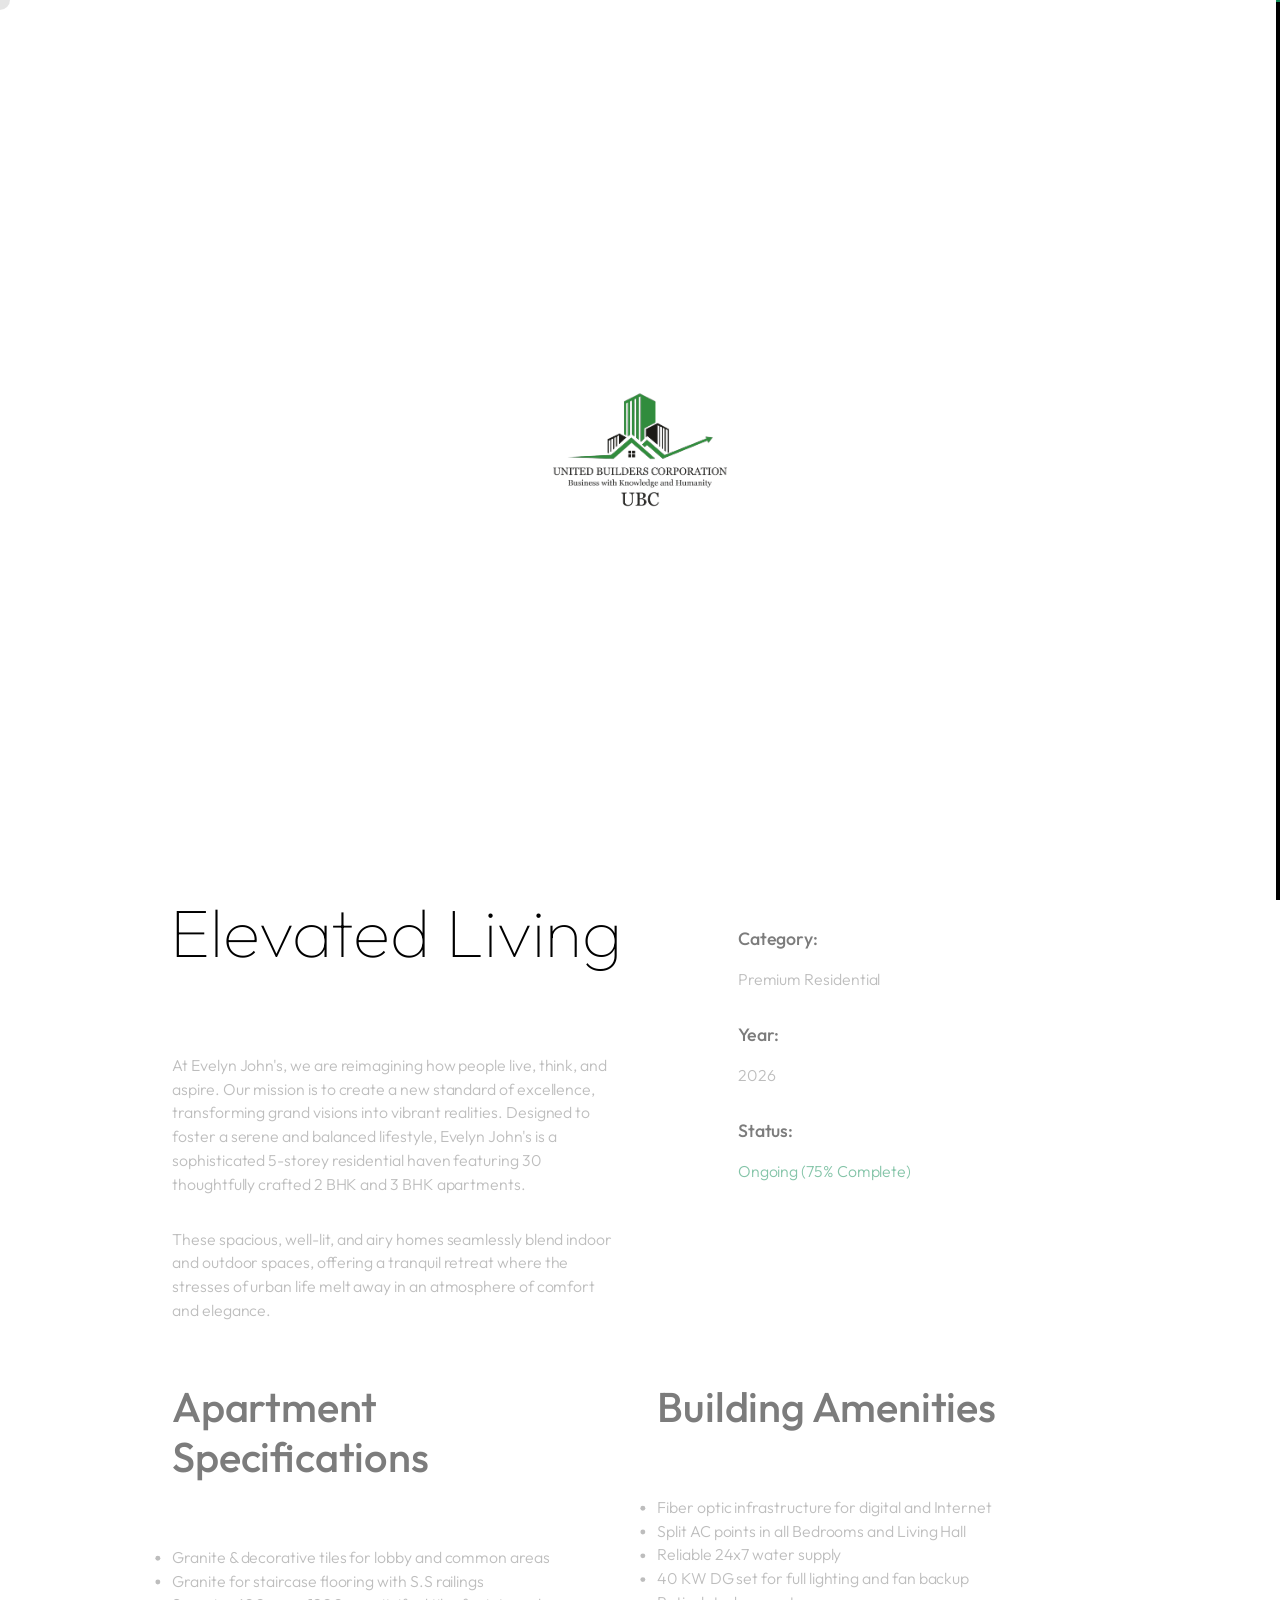
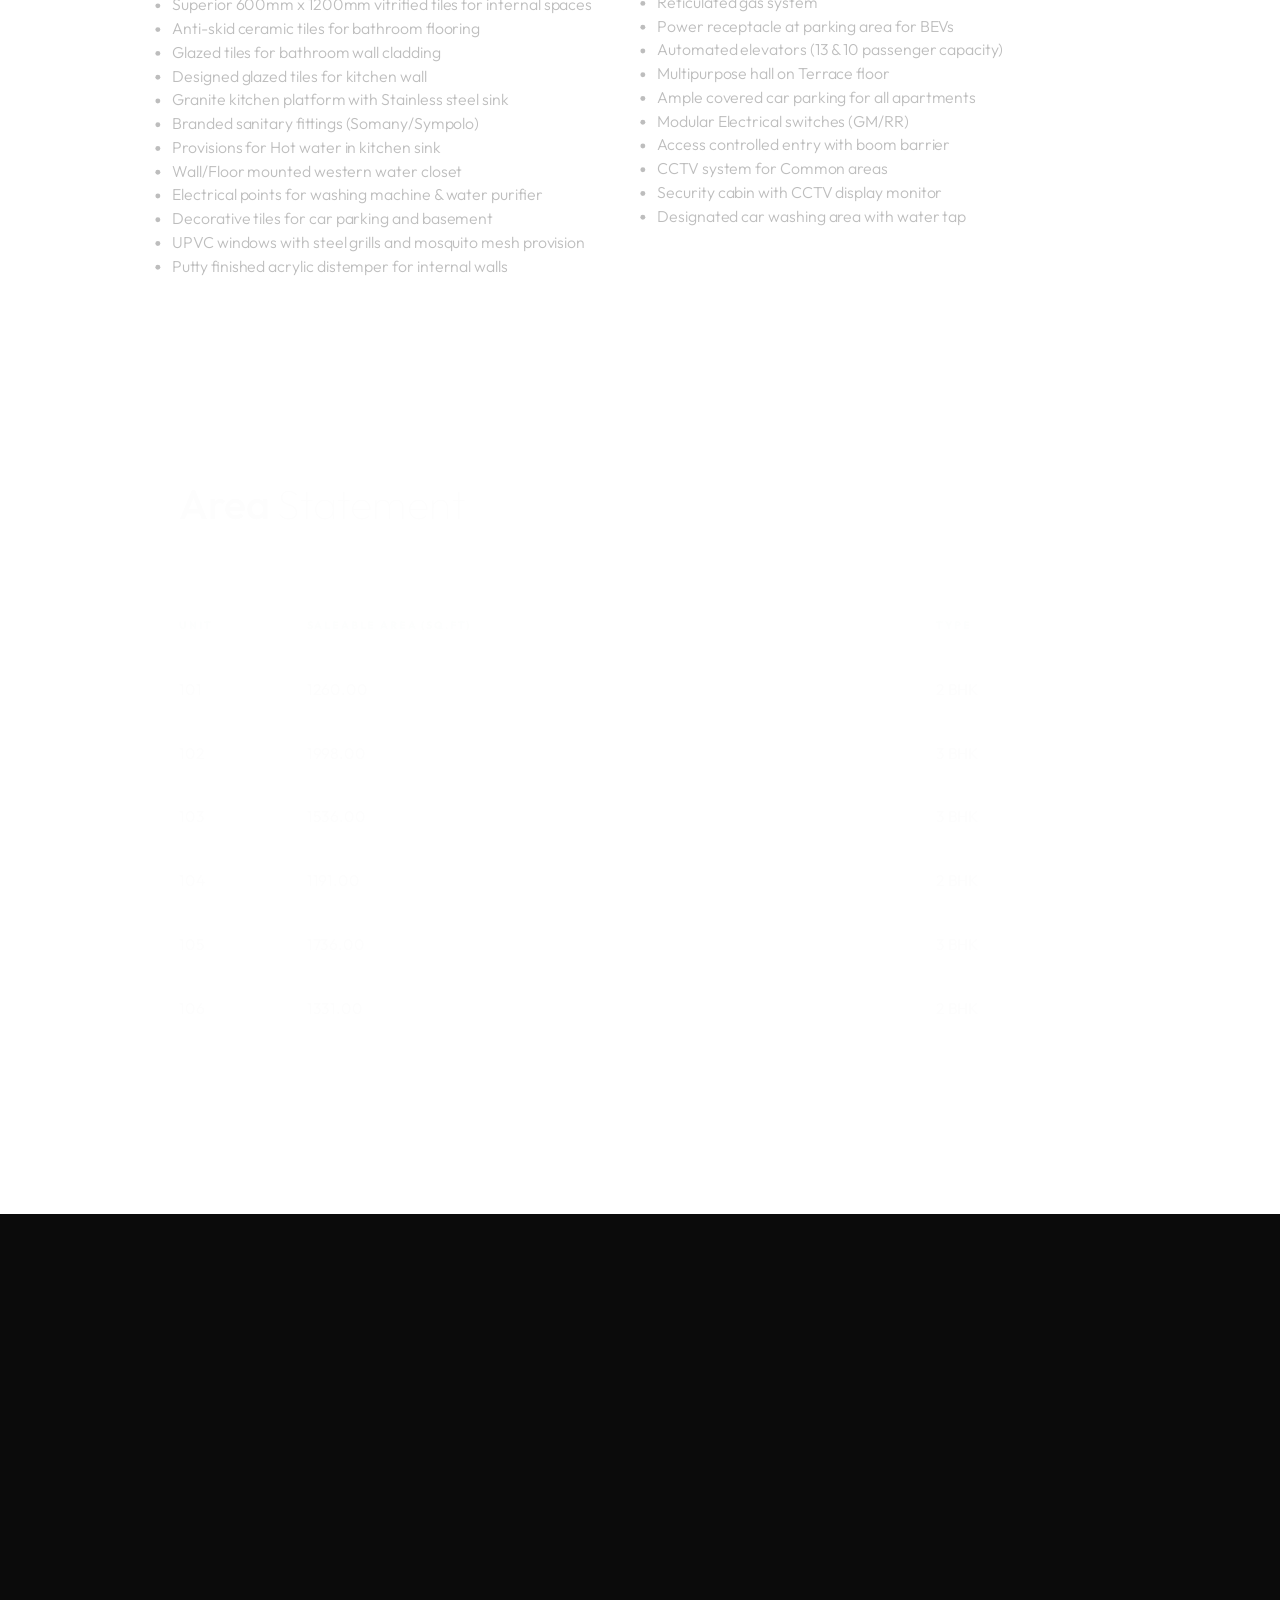
==== evelyn-johns.html @ 9cb454cb "updates" ====
<!DOCTYPE html>
<html lang="zxx">

<head>

    <meta charset="UTF-8">
    <meta name="viewport" content="width=device-width, initial-scale=1.0">
    <meta http-equiv="X-UA-Compatible" content="ie=edge">

    <!-- bootstrap grid css -->
    <link rel="stylesheet" href="css/plugins/bootstrap-grid.css">
    <!-- font awesome css -->
    <link rel="stylesheet" href="css/plugins/font-awesome.min.css">
    <!-- swiper css -->
    <link rel="stylesheet" href="css/plugins/swiper.min.css">
    <!-- fancybox css -->
    <link rel="stylesheet" href="css/plugins/fancybox.min.css">
    <!-- ashley scss -->
    <link rel="stylesheet" href="css/style.css">
    <!-- custom builder css -->
    <link rel="stylesheet" href="css/custom.css">
    <!-- page name -->
    <title>Evelyn John's | UBC Builder</title>

</head>

<body>

    <!-- wrapper -->
    <div class="mil-wrapper" id="top">

        <!-- cursor -->
        <div class="mil-ball">
            <span class="mil-icon-1">
                <svg viewBox="0 0 128 128">
                    <path
                        d="M106.1,41.9c-1.2-1.2-3.1-1.2-4.2,0c-1.2,1.2-1.2,3.1,0,4.2L116.8,61H11.2l14.9-14.9c1.2-1.2,1.2-3.1,0-4.2	c-1.2-1.2-3.1-1.2-4.2,0l-20,20c-1.2,1.2-1.2,3.1,0,4.2l20,20c0.6,0.6,1.4,0.9,2.1,0.9s1.5-0.3,2.1-0.9c1.2-1.2,1.2-3.1,0-4.2	L11.2,67h105.5l-14.9,14.9c-1.2,1.2-1.2,3.1,0,4.2c0.6,0.6,1.4,0.9,2.1,0.9s1.5-0.3,2.1-0.9l20-20c1.2-1.2,1.2-3.1,0-4.2L106.1,41.9	z" />
                </svg>
            </span>
            <div class="mil-more-text">More</div>
            <div class="mil-choose-text">Сhoose</div>
        </div>
        <!-- cursor end -->

        <!-- preloader -->
        <div class="mil-preloader">
            <div class="mil-preloader-animation">
                <div class="ubc-preloader-logo">
                    <img src="assets/ubc_logo.svg" alt="UBC Logo" style="width: 200px; height: auto;">
                </div>
            </div>
        </div>
        <!-- preloader end -->

        <!-- scrollbar progress -->
        <div class="mil-progress-track">
            <div class="mil-progress"></div>
        </div>
        <!-- scrollbar progress end -->

        <!-- menu -->
        <div class="mil-menu-frame">
            <!-- frame clone -->
            <div class="mil-frame-top">
                <a href="index.html" class="mil-logo"><img src="assets/logo.png" alt="UBC Logo" style="height: 40px; width: auto;"></a>
                <div class="mil-menu-btn">
                    <span></span>
                </div>
            </div>
            <!-- frame clone end -->
            <div class="container">
                <div class="mil-menu-content">
                    <div class="row">
                        <div class="col-xl-5">

                            <nav class="mil-main-menu" id="swupMenu">
                                <ul>
                                    <li class="mil-has-children">
                                        <a href="index.html">Home</a>
                                    </li>
                                    <li class="mil-has-children">
                                        <a href="index.html#about">The Studio</a>
                                    </li>
                                    <li class="mil-has-children">
                                        <a href="index.html#ongoing">Ongoing Works</a>
                                    </li>
                                    <li class="mil-has-children">
                                        <a href="index.html#portfolio">Completed Portfolio</a>
                                    </li>
                                    <li class="mil-has-children">
                                        <a href="index.html#contact">Get in Touch</a>
                                    </li>
                                </ul>
                            </nav>

                        </div>
                        <div class="col-xl-7">

                            <div class="mil-menu-right-frame">
                                <div class="mil-animation-in">
                                    <div class="mil-animation-frame">
                                        <div class="mil-animation mil-position-1 mil-scale" data-value-1="2"
                                            data-value-2="2"></div>
                                    </div>
                                </div>
                                <div class="mil-menu-right">
                                    <div class="row">
                                        <div class="col-lg-12 mil-mb-60">

                                            <h6 class="mil-muted mil-mb-30">Registered Office</h6>

                                            <p class="mil-light-soft mil-up">3rd floor, Solapur - Mangalore Hwy,
                                                Kankanady, Mangalore <br><span class="mil-accent">0824 411 2755</span>
                                            </p>

                                        </div>
                                    </div>
                                </div>
                            </div>

                        </div>
                    </div>
                </div>
            </div>
        </div>
        <!-- menu -->

        <!-- curtain -->
        <div class="mil-curtain"></div>
        <!-- curtain end -->

        <!-- frame -->
        <div class="mil-frame">
            <div class="mil-frame-top">
                <a href="index.html" class="mil-logo"><img src="assets/logo.png" alt="UBC Logo" style="height: 40px; width: auto;"></a>
                <div class="mil-menu-btn">
                    <span></span>
                </div>
            </div>
            <div class="mil-frame-bottom">
                <div class="mil-current-page"></div>
                <div class="mil-back-to-top">
                    <a href="#top" class="mil-link mil-dark mil-arrow-place">
                        <span>Back to top</span>
                    </a>
                </div>
            </div>
        </div>
        <!-- frame end -->

        <!-- content -->
        <div class="mil-content">
            <div id="swupMain" class="mil-main-transition">

                <!-- banner -->
                <section class="mil-banner-sm mil-center">
                    <div class="mil-banner-top"></div>
                    <div class="container">
                        <div class="mil-banner-content">
                            <h1 class="mil-up mil-mb-60">Evelyn <span class="mil-thin">John's</span></h1>
                            <ul class="mil-breadcrumbs mil-up">
                                <li><a href="index.html">Home</a></li>
                                <li><a href="index.html#ongoing">Ongoing</a></li>
                                <li><a href="#">Evelyn John's</a></li>
                            </ul>
                        </div>
                    </div>
                </section>
                <!-- banner end -->

                <!-- project -->
                <section class="mil-p-120-0">
                    <div class="container">
                        <div class="row justify-content-between">
                            <div class="col-lg-12">
                                <div class="mil-up mil-mb-60">
                                    <div class="mil-img-frame" style="padding-bottom: 50%;">
                                        <img src="assets/evelyn_4k.jpeg" alt="Evelyn John's">
                                    </div>
                                </div>
                            </div>
                            <div class="col-lg-6">
                                <div class="mil-mb-60">
                                    <h2 class="mil-up mil-mb-60">A Vision of <span class="mil-thin">Elevated Living</span></h2>
                                    <p class="mil-up mil-mb-30">At Evelyn John's, we are reimagining how people live, think, and aspire. Our mission is to create a new standard of excellence, transforming grand visions into vibrant realities. Designed to foster a serene and balanced lifestyle, Evelyn John's is a sophisticated 5-storey residential haven featuring 30 thoughtfully crafted 2 BHK and 3 BHK apartments.</p>
                                    <p class="mil-up">These spacious, well-lit, and airy homes seamlessly blend indoor and outdoor spaces, offering a tranquil retreat where the stresses of urban life melt away in an atmosphere of comfort and elegance.</p>
                                </div>
                            </div>
                            <div class="col-lg-5">
                                <div class="mil-p-0-60">
                                    <div class="mil-up mil-mb-30">
                                        <h6 class="mil-mb-15">Location:</h6>
                                        <p class="mil-dark-soft">Bejai New Road, Mangalore</p>
                                    </div>
                                    <div class="mil-up mil-mb-30">
                                        <h6 class="mil-mb-15">Category:</h6>
                                        <p class="mil-dark-soft">Premium Residential</p>
                                    </div>
                                    <div class="mil-up mil-mb-30">
                                        <h6 class="mil-mb-15">Year:</h6>
                                        <p class="mil-dark-soft">2026</p>
                                    </div>
                                    <div class="mil-up mil-mb-30">
                                        <h6 class="mil-mb-15">Status:</h6>
                                        <p class="mil-accent">Ongoing (75% Complete)</p>
                                    </div>
                                </div>
                            </div>
                        </div>
                    </div>
                </section>
                <!-- project end -->

                <!-- specifications & amenities -->
                <section class="mil-p-0-120">
                    <div class="container">
                        <div class="row">
                            <div class="col-lg-6">
                                <div class="mil-mb-60">
                                    <h3 class="mil-up mil-mb-60">Apartment Specifications</h3>
                                    <ul class="mil-list mil-up">
                                        <li>Granite & decorative tiles for lobby and common areas</li>
                                        <li>Granite for staircase flooring with S.S railings</li>
                                        <li>Superior 600mm x 1200mm vitrified tiles for internal spaces</li>
                                        <li>Anti-skid ceramic tiles for bathroom flooring</li>
                                        <li>Glazed tiles for bathroom wall cladding</li>
                                        <li>Designed glazed tiles for kitchen wall</li>
                                        <li>Granite kitchen platform with Stainless steel sink</li>
                                        <li>Branded sanitary fittings (Somany/Sympolo)</li>
                                        <li>Provisions for Hot water in kitchen sink</li>
                                        <li>Wall/Floor mounted western water closet</li>
                                        <li>Electrical points for washing machine & water purifier</li>
                                        <li>Decorative tiles for car parking and basement</li>
                                        <li>UPVC windows with steel grills and mosquito mesh provision</li>
                                        <li>Putty finished acrylic distemper for internal walls</li>
                                    </ul>
                                </div>
                            </div>
                            <div class="col-lg-6">
                                <div class="mil-mb-60">
                                    <h3 class="mil-up mil-mb-60">Building Amenities</h3>
                                    <ul class="mil-list mil-up">
                                        <li>Fiber optic infrastructure for digital and Internet</li>
                                        <li>Split AC points in all Bedrooms and Living Hall</li>
                                        <li>Reliable 24x7 water supply</li>
                                        <li>40 KW DG set for full lighting and fan backup</li>
                                        <li>Reticulated gas system</li>
                                        <li>Power receptacle at parking area for BEVs</li>
                                        <li>Automated elevators (13 & 10 passenger capacity)</li>
                                        <li>Multipurpose hall on Terrace floor</li>
                                        <li>Ample covered car parking for all apartments</li>
                                        <li>Modular Electrical switches (GM/RR)</li>
                                        <li>Access controlled entry with boom barrier</li>
                                        <li>CCTV system for Common areas</li>
                                        <li>Security cabin with CCTV display monitor</li>
                                        <li>Designated car washing area with water tap</li>
                                    </ul>
                                </div>
                            </div>
                        </div>
                    </div>
                </section>
                <!-- specifications & amenities end -->

                <!-- area statement -->
                <section class="mil-p-0-120">
                    <div class="container">
                        <div class="mil-mb-60">
                            <h3 class="mil-up mil-mb-60">Area <span class="mil-thin">Statement</span></h3>
                            <div class="row">
                                <div class="col-lg-12">
                                    <div class="mil-up">
                                        <table class="mil-table mil-mb-30">
                                            <thead>
                                                <tr>
                                                    <th>Unit</th>
                                                    <th>Saleable Area (sq.ft)</th>
                                                    <th>Type</th>
                                                </tr>
                                            </thead>
                                            <tbody>
                                                <tr><td>101</td><td>1260.00</td><td>2 BHK</td></tr>
                                                <tr><td>102</td><td>1998.00</td><td>3 BHK</td></tr>
                                                <tr><td>103</td><td>1536.00</td><td>3 BHK</td></tr>
                                                <tr><td>104</td><td>1191.00</td><td>2 BHK</td></tr>
                                                <tr><td>105</td><td>1736.00</td><td>3 BHK</td></tr>
                                                <tr><td>106</td><td>1331.00</td><td>2 BHK</td></tr>
                                            </tbody>
                                        </table>
                                    </div>
                                </div>
                            </div>
                        </div>
                    </div>
                </section>
                <!-- area statement end -->

                <!-- footer -->
                <footer class="mil-dark-bg" id="contact">
                    <div class="mi-invert-fix">
                        <div class="container mil-p-120-60">
                            <div class="row justify-content-between">
                                <div class="col-md-4 col-lg-4 mil-mb-60">

                                    <div class="mil-muted mil-logo mil-up mil-mb-30"><img src="assets/logo.png" alt="UBC Logo" style="height: 80px; width: auto;"></div>

                                    <p class="mil-light-soft mil-up mil-mb-30">Stay updated with our latest
                                        architectural developments.</p>

                                    <form class="mil-subscribe-form mil-up">
                                        <input type="text" placeholder="Your Email Address">
                                        <button type="submit"
                                            class="mil-button mil-icon-button-sm mil-arrow-place"></button>
                                    </form>

                                </div>
                                <div class="col-md-7 col-lg-6">
                                    <div class="row justify-content-end">
                                        <div class="col-md-6 col-lg-7">

                                            <nav class="mil-footer-menu mil-mb-60">
                                                <ul>
                                                    <li class="mil-up">
                                                        <a href="index.html">Home</a>
                                                    </li>
                                                    <li class="mil-up">
                                                        <a href="index.html#about">Studio</a>
                                                    </li>
                                                    <li class="mil-up">
                                                        <a href="index.html#ongoing">Ongoing</a>
                                                    </li>
                                                    <li class="mil-up">
                                                        <a href="index.html#portfolio">Works</a>
                                                    </li>
                                                </ul>
                                            </nav>

                                        </div>
                                        <div class="col-md-6 col-lg-5">

                                            <ul class="mil-menu-list mil-up mil-mb-60">
                                                <li><a href="#." class="mil-light-soft">Structural Safety</a></li>
                                                <li><a href="#." class="mil-light-soft">Privacy Policy</a></li>
                                                <li><a href="#." class="mil-light-soft">Terms of Use</a></li>
                                                <li><a href="#." class="mil-light-soft">Contact Info</a></li>
                                            </ul>

                                        </div>
                                    </div>
                                </div>
                            </div>

                            <div class="row justify-content-between flex-sm-row-reverse">
                                <div class="col-md-7 col-lg-6">

                                    <div class="row justify-content-between">

                                        <div class="col-md-12 col-lg-12 mil-mb-60">

                                            <h6 class="mil-muted mil-up mil-mb-30">Registered Office</h6>

                                            <p class="mil-light-soft mil-up">3rd floor, Solapur - Mangalore Hwy,
                                                Kankanady, Mangalore, Karnataka 575004 <br><span
                                                    class="mil-accent">info@ubcbuilder.com</span></p>

                                        </div>
                                    </div>

                                </div>
                                <div class="col-md-4 col-lg-6 mil-mb-60">

                                    <div class="mil-vert-between">
                                        <div class="mil-mb-30">
                                            <ul class="mil-social-icons mil-up">
                                                <li><a href="#." target="_blank" class="social-icon"> <i
                                                            class="fab fa-instagram"></i></a></li>
                                                <li><a href="#." target="_blank" class="social-icon"> <i
                                                            class="fab fa-facebook"></i></a></li>
                                                <li><a href="#." target="_blank" class="social-icon"> <i
                                                            class="fab fa-linkedin"></i></a></li>
                                                <li><a href="#." target="_blank" class="social-icon"> <i
                                                            class="fab fa-whatsapp"></i></a></li>
                                            </ul>
                                        </div>
                                        <p class="mil-light-soft mil-up">© 2026 UBC Builder. Mangalore's Premier
                                            Builders.</p>
                                    </div>

                                </div>
                            </div>
                        </div>
                    </div>
                </footer>
                <!-- footer end -->

            </div>
        </div>
        <!-- content -->

    </div>
    <!-- wrapper end -->

    <!-- jquery js -->
    <script src="js/plugins/jquery.min.js"></script>
    <!-- swup js -->
    <script src="js/plugins/swup.min.js"></script>
    <!-- swiper js -->
    <script src="js/plugins/swiper.min.js"></script>
    <!-- fancybox js -->
    <script src="js/plugins/fancybox.min.js"></script>
    <!-- gsap js -->
    <script src="js/plugins/gsap.min.js"></script>
    <!-- scroll smoother -->
    <script src="js/plugins/smooth-scroll.js"></script>
    <!-- scroll trigger js -->
    <script src="js/plugins/ScrollTrigger.min.js"></script>
    <!-- scroll to js -->
    <script src="js/plugins/ScrollTo.min.js"></script>
    <!-- ashley js -->
    <script src="js/main.js"></script>

</body>

</html>
---- css/style.css ----
/* -------------------------------------------

Name: 		Ruizarch
Version:    1.0
Developer:	Nazar Miller (millerDigitalDesign)
Portfolio:  https://themeforest.net/user/millerdigitaldesign/portfolio?ref=MillerDigitalDesign

p.s. I am available for Freelance hire (UI design, web development). email: miller.themes@gmail.com

------------------------------------------- */
/*--------------------------------------------

1. common
    - main
    - typography
    - link
    - button
    - form
    - breadcrumbs
    - backgrounds
    - spaces
2. components
    - preloader
    - cursor
    - hidden elements
    - scrollbar
    - frame
    - menu button
    - menu 
    - banner
    - circle text
    - lines
    - dodecahedron
    - about
    - partners
    - services
    - team
    - social icons
    - revievs
    - blog
    - footer
    - portfolio
    - map
    - accordion
    - price
    - 404
    - images
    - page transitions


--------------------------------------------*/
@import url("https://fonts.googleapis.com/css2?family=Outfit:wght@100;200;300;400;500;600;700;800;900&display=swap");
@import url(https://cdnjs.cloudflare.com/ajax/libs/font-awesome/5.15.0/css/all.min.css);
/* -------------------------------------------

main

------------------------------------------- */
*,
*:before,
*:after {
  -webkit-box-sizing: border-box;
          box-sizing: border-box;
  padding: 0;
  margin: 0;
}

html,
body {
  padding: 0;
  margin: 0;
  font-family: "Outfit", sans-serif;
  font-size: 16px;
  font-weight: 300;
  color: rgba(0, 0, 0, 0.5);
  line-height: 150%;
  -ms-scroll-chaining: none;
      overscroll-behavior: none;
}
@media screen and (max-width: 768px) {
  html,
body {
    font-size: 15px;
  }
}

*::-moz-selection {
  color: inherit;
  background-color: transparent;
}

*::selection {
  color: inherit;
  background-color: transparent;
}

.mil-wrapper {
  position: relative;
  overflow: hidden;
  max-width: 100%;
}

.container {
  pointer-events: all;
}

.mil-relative {
  position: relative;
}

.mil-o-hidden {
  overflow: hidden;
}

.mil-flex {
  display: -webkit-box;
  display: -ms-flexbox;
  display: flex;
}

.mil-vert-between {
  display: -webkit-box;
  display: -ms-flexbox;
  display: flex;
  -webkit-box-orient: vertical;
  -webkit-box-direction: normal;
      -ms-flex-direction: column;
          flex-direction: column;
  -webkit-box-pack: justify;
      -ms-flex-pack: justify;
          justify-content: space-between;
  height: 100%;
}

@media screen and (max-width: 992px) {
  .mil-mobile-hidden {
    display: none;
  }
}

section {
  position: relative;
  overflow: hidden;
}

/* -------------------------------------------

typography

------------------------------------------- */
h1,
.mil-h1,
h2,
.mil-h12,
h3,
.mil-h3,
h4,
.mil-h4,
h5,
.mil-h5,
h6,
.mil-h6 {
  font-family: "Outfit", sans-serif;
  color: rgb(0, 0, 0);
  font-weight: 500;
  line-height: 120%;
}
@media screen and (max-width: 768px) {
  h1 br,
.mil-h1 br,
h2 br,
.mil-h12 br,
h3 br,
.mil-h3 br,
h4 br,
.mil-h4 br,
h5 br,
.mil-h5 br,
h6 br,
.mil-h6 br {
    display: none;
  }
}

h1,
.mil-h1 {
  font-size: 86px;
}
@media screen and (max-width: 1400px) {
  h1,
.mil-h1 {
    font-size: 74px;
  }
}
@media screen and (max-width: 1200px) {
  h1,
.mil-h1 {
    font-size: 72px;
  }
}
@media screen and (max-width: 992px) {
  h1,
.mil-h1 {
    font-size: 58px;
  }
}
@media screen and (max-width: 768px) {
  h1,
.mil-h1 {
    font-size: 34px;
  }
}

h2,
.mil-h2 {
  font-size: 68px;
  line-height: 120%;
}
@media screen and (max-width: 1200px) {
  h2,
.mil-h2 {
    font-size: 56px;
  }
}
@media screen and (max-width: 992px) {
  h2,
.mil-h2 {
    font-size: 44px;
  }
}
@media screen and (max-width: 768px) {
  h2,
.mil-h2 {
    font-size: 36px;
  }
}

h3,
.mil-h3 {
  font-size: 42px;
}
@media screen and (max-width: 1200px) {
  h3,
.mil-h3 {
    font-size: 39px;
  }
}
@media screen and (max-width: 992px) {
  h3,
.mil-h3 {
    font-size: 36px;
  }
}
@media screen and (max-width: 768px) {
  h3,
.mil-h3 {
    font-size: 30px;
  }
}

h4,
.mil-h4 {
  font-size: 28px;
}
@media screen and (max-width: 1200px) {
  h4,
.mil-h4 {
    font-size: 26px;
  }
}
@media screen and (max-width: 992px) {
  h4,
.mil-h4 {
    font-size: 24px;
  }
}
@media screen and (max-width: 768px) {
  h4,
.mil-h4 {
    font-size: 22px;
  }
}

h5,
.mil-h5 {
  font-size: 20px;
  line-height: 150%;
}
@media screen and (max-width: 768px) {
  h5,
.mil-h5 {
    font-size: 18px;
  }
}

h6,
.mil-h6 {
  font-size: 18px;
  line-height: 150%;
}
@media screen and (max-width: 1200px) {
  h6,
.mil-h6 {
    font-size: 17px;
  }
}
@media screen and (max-width: 992px) {
  h6,
.mil-h6 {
    font-size: 16px;
  }
}
@media screen and (max-width: 768px) {
  h6,
.mil-h6 {
    font-size: 21px;
  }
}

.mil-no-wrap {
  white-space: nowrap;
}

blockquote {
  padding: 60px;
  background-color: rgba(0, 0, 0, 0.05);
  font-size: 18px;
  color: rgb(0, 0, 0);
  font-style: italic;
  border-left: solid 4px rgb(17, 141, 87);
}
@media screen and (max-width: 768px) {
  blockquote {
    padding: 30px;
    font-size: 16px;
  }
}

.mil-text-sm {
  font-size: 15px;
}

.mil-text-lg {
  font-size: 18px;
  line-height: 170%;
}

.mil-text-xl {
  font-size: 22px;
  line-height: 180%;
}
@media screen and (max-width: 768px) {
  .mil-text-xl {
    font-size: 20px;
  }
}

.mil-upper {
  text-transform: uppercase;
  font-size: 12px;
  font-weight: 500;
  letter-spacing: 2px;
}

.mil-bold {
  font-weight: 500;
}

.mil-thin {
  font-weight: 100;
}

a {
  color: inherit;
  text-decoration: none;
}

.mil-complex-title {
  line-height: normal;
}

.mil-accent {
  color: rgb(17, 141, 87);
}

.mil-light {
  color: rgb(255, 255, 255) !important;
}
.mil-light a {
  color: rgb(255, 255, 255) !important;
}

.mil-muted {
  color: rgba(255, 255, 255, 0.9);
}

.mil-dark {
  color: rgb(0, 0, 0);
}

.mil-light-soft {
  color: rgba(255, 255, 255, 0.4);
}

.mil-dark-soft {
  color: rgba(0, 0, 0, 0.5);
}

.mil-marker {
  background-color: rgb(17, 141, 87);
  padding: 0 5px;
}

.mil-center {
  text-align: center;
}

.mil-left {
  text-align: left;
}

.mil-right {
  text-align: right;
}

@media screen and (max-width: 576px) {
  .mil-sm-center {
    text-align: center;
  }
}

.mil-suptitle {
  position: relative;
  display: block;
  margin-bottom: 60px;
}
.mil-suptitle:before {
  content: "";
  position: absolute;
  right: calc(100% + 30px);
  top: 10px;
  width: 600px;
  height: 1px;
  background-color: rgb(255, 255, 255);
  opacity: 0.2;
}
.mil-suptitle.mil-suptitle-right {
  text-align: right;
}
.mil-suptitle.mil-suptitle-right:before {
  left: calc(100% + 30px);
}
@media screen and (max-width: 768px) {
  .mil-suptitle.mil-suptitle-right {
    text-align: center;
  }
  .mil-suptitle.mil-suptitle-right:before {
    display: none;
  }
}
.mil-suptitle.mil-suptitle-dark:before {
  background-color: rgb(0, 0, 0);
  opacity: 0.1;
}
@media screen and (max-width: 768px) {
  .mil-suptitle {
    margin-bottom: 60px;
  }
}

.mil-divider {
  width: 100%;
  height: 1px;
  background-color: rgba(255, 255, 255, 0.1);
}

.mil-img-frame {
  position: relative;
  overflow: hidden;
  width: 100%;
  padding-bottom: 140%;
}
.mil-img-frame img {
  position: absolute;
  top: 0;
  left: 0;
  width: 100%;
  height: 100%;
  -o-object-fit: cover;
     object-fit: cover;
  -o-object-position: center;
     object-position: center;
}

/* -------------------------------------------

link

------------------------------------------- */
.mil-link {
  cursor: pointer;
  display: -webkit-inline-box;
  display: -ms-inline-flexbox;
  display: inline-flex;
  -webkit-box-align: center;
      -ms-flex-align: center;
          align-items: center;
  font-weight: 500;
  text-transform: uppercase;
  letter-spacing: 2px;
  font-size: 12px;
}
.mil-link svg {
  margin-left: 15px;
  border-radius: 50%;
  width: 40px;
  height: 40px;
  padding: 10px;
  background-color: rgba(255, 255, 255, 0.1);
  -webkit-transition: 0.4s cubic-bezier(0, 0, 0.3642, 1);
  transition: 0.4s cubic-bezier(0, 0, 0.3642, 1);
}
.mil-link svg path {
  fill: rgb(255, 255, 255);
}
.mil-link.mil-accent svg {
  background-color: rgba(255, 255, 255, 0.1);
  -webkit-transition: 0.4s cubic-bezier(0, 0, 0.3642, 1);
  transition: 0.4s cubic-bezier(0, 0, 0.3642, 1);
}
.mil-link.mil-accent svg path {
  fill: rgb(17, 141, 87);
}
.mil-link.mil-dark svg {
  background-color: rgba(0, 0, 0, 0.1);
  -webkit-transition: 0.4s cubic-bezier(0, 0, 0.3642, 1);
  transition: 0.4s cubic-bezier(0, 0, 0.3642, 1);
}
.mil-link.mil-dark svg path {
  fill: rgb(0, 0, 0);
}
.mil-link:hover svg {
  -webkit-transform: scale(1.15);
          transform: scale(1.15);
}
.mil-link.mil-down-arrow svg {
  -webkit-transform: rotate(90deg);
          transform: rotate(90deg);
}
.mil-link.mil-down-arrow:hover svg {
  -webkit-transform: scale(1.15) rotate(90deg);
          transform: scale(1.15) rotate(90deg);
}
.mil-link.mil-icon-left {
  display: -webkit-box;
  display: -ms-flexbox;
  display: flex;
  -webkit-box-orient: horizontal;
  -webkit-box-direction: reverse;
      -ms-flex-direction: row-reverse;
          flex-direction: row-reverse;
}
.mil-link.mil-icon-left svg {
  margin-left: 0;
  margin-right: 15px;
  -webkit-transform: rotate(180deg);
          transform: rotate(180deg);
}
.mil-link.mil-icon-left:hover svg {
  -webkit-transform: scale(1.15) rotate(180deg);
          transform: scale(1.15) rotate(180deg);
}

/* -------------------------------------------

button

------------------------------------------- */
.mil-button {
  cursor: pointer;
  display: -webkit-inline-box;
  display: -ms-inline-flexbox;
  display: inline-flex;
  -webkit-box-align: center;
      -ms-flex-align: center;
          align-items: center;
  -webkit-box-pack: center;
      -ms-flex-pack: center;
          justify-content: center;
  border: none;
  letter-spacing: 2px;
  font-size: 12px;
  background-color: rgb(17, 141, 87);
  color: rgb(0, 0, 0);
  border-radius: 70px;
  padding: 0 15px 0 50px;
  height: 70px;
  text-transform: uppercase;
  font-weight: 500;
  -webkit-transition: 0.4s cubic-bezier(0, 0, 0.3642, 1);
  transition: 0.4s cubic-bezier(0, 0, 0.3642, 1);
}
.mil-button span {
  white-space: nowrap;
}
.mil-button svg {
  margin-left: 30px;
  border-radius: 50%;
  width: 40px;
  height: 40px;
  padding: 10px;
  background-color: rgb(0, 0, 0);
  -webkit-transition: 0.4s cubic-bezier(0, 0, 0.3642, 1);
  transition: 0.4s cubic-bezier(0, 0, 0.3642, 1);
}
.mil-button svg path {
  fill: rgb(17, 141, 87);
}
.mil-button.mil-icon-button {
  padding: 15px;
}
.mil-button.mil-icon-button svg {
  margin-left: 0;
}
.mil-button.mil-icon-button-sm {
  padding: 0;
  height: 40px;
}
.mil-button.mil-icon-button-sm svg {
  margin-left: 0;
  background-color: rgb(17, 141, 87);
}
.mil-button.mil-icon-button-sm svg path {
  fill: rgb(0, 0, 0);
}
.mil-button:hover {
  -webkit-transform: scale(1.015);
          transform: scale(1.015);
  -webkit-filter: brightness(110%);
          filter: brightness(110%);
}
.mil-button:hover svg {
  -webkit-transform: scale(1.15);
          transform: scale(1.15);
}
.mil-button.mil-arrow-down svg {
  -webkit-transform: rotate(90deg);
          transform: rotate(90deg);
}
.mil-button.mil-arrow-down:hover {
  -webkit-transform: scale(1.015);
          transform: scale(1.015);
  -webkit-filter: brightness(110%);
          filter: brightness(110%);
}
.mil-button.mil-arrow-down:hover svg {
  -webkit-transform: scale(1.15) rotate(90deg);
          transform: scale(1.15) rotate(90deg);
}
@media screen and (max-width: 992px) {
  .mil-button {
    height: 60px;
    padding: 0 10px 0 40px;
  }
  .mil-button svg {
    margin-left: 25px;
  }
}

/* -------------------------------------------

form

------------------------------------------- */
input,
textarea {
  position: relative;
  height: 70px;
  padding: 0 30px;
  width: 100%;
  font-size: 12px;
  text-transform: uppercase;
  letter-spacing: 2px;
  font-weight: 500;
  font-family: "Outfit", sans-serif;
  color: rgb(0, 0, 0);
  border: none;
  border-bottom: solid 1px rgba(0, 0, 0, 0.2);
  margin-bottom: 30px;
}
input:focus,
textarea:focus {
  outline: inherit;
}
input::-webkit-input-placeholder, textarea::-webkit-input-placeholder {
  font-size: 12px;
  text-transform: uppercase;
  letter-spacing: 2px;
  font-weight: 500;
  color: rgba(0, 0, 0, 0.5);
}
input::-moz-placeholder, textarea::-moz-placeholder {
  font-size: 12px;
  text-transform: uppercase;
  letter-spacing: 2px;
  font-weight: 500;
  color: rgba(0, 0, 0, 0.5);
}
input:-ms-input-placeholder, textarea:-ms-input-placeholder {
  font-size: 12px;
  text-transform: uppercase;
  letter-spacing: 2px;
  font-weight: 500;
  color: rgba(0, 0, 0, 0.5);
}
input::-ms-input-placeholder, textarea::-ms-input-placeholder {
  font-size: 12px;
  text-transform: uppercase;
  letter-spacing: 2px;
  font-weight: 500;
  color: rgba(0, 0, 0, 0.5);
}
input::placeholder,
textarea::placeholder {
  font-size: 12px;
  text-transform: uppercase;
  letter-spacing: 2px;
  font-weight: 500;
  color: rgba(0, 0, 0, 0.5);
}

textarea {
  padding: 15px 30px;
  height: 300px;
}

/* -------------------------------------------

breadcrumbs

------------------------------------------- */
.mil-breadcrumbs {
  display: -webkit-inline-box;
  display: -ms-inline-flexbox;
  display: inline-flex;
  -webkit-box-align: center;
      -ms-flex-align: center;
          align-items: center;
  position: relative;
}
.mil-breadcrumbs:before {
  content: "";
  position: absolute;
  right: calc(100% + 30px);
  top: 10px;
  width: 100vw;
  height: 1px;
  background-color: rgba(0, 0, 0, 0.1);
}
.mil-breadcrumbs li {
  list-style-type: none;
}
.mil-breadcrumbs li:after {
  content: "/";
  margin: 0 15px;
  color: rgb(0, 0, 0);
}
.mil-breadcrumbs li a {
  color: rgb(0, 0, 0);
  text-transform: uppercase;
  letter-spacing: 2px;
  font-weight: 500;
  font-size: 12px;
  white-space: nowrap;
  -webkit-transition: 0.2s cubic-bezier(0, 0, 0.3642, 1);
  transition: 0.2s cubic-bezier(0, 0, 0.3642, 1);
}
.mil-breadcrumbs li a:hover {
  color: rgb(17, 141, 87);
}
.mil-breadcrumbs li:last-child {
  margin-right: 0;
  cursor: not-allowed;
}
.mil-breadcrumbs li:last-child a {
  opacity: 0.4;
  pointer-events: none;
}
.mil-breadcrumbs li:last-child:after {
  display: none;
}
.mil-breadcrumbs.mil-light:before {
  background-color: rgba(255, 255, 255, 0.1);
}
.mil-breadcrumbs.mil-light li:after {
  color: rgba(255, 255, 255, 0.9);
}
.mil-breadcrumbs.mil-light li a:hover {
  color: rgb(17, 141, 87) !important;
}
.mil-breadcrumbs.mil-center {
  -webkit-box-pack: center;
      -ms-flex-pack: center;
          justify-content: center;
}

/* -------------------------------------------

backgrounds

------------------------------------------- */
.mil-dark-bg {
  position: relative;
}
.mil-dark-bg:before {
  content: "";
  width: 100%;
  height: 100%;
  position: absolute;
  pointer-events: none;
  z-index: 2;
  -webkit-backdrop-filter: invert(100%);
          backdrop-filter: invert(100%);
}
.mil-dark-bg .mi-invert-fix {
  height: 100%;
  position: relative;
  pointer-events: none;
  z-index: 3;
}
.mil-dark-bg .mi-invert-fix .container {
  pointer-events: all;
}

.mil-soft-bg {
  background-color: rgb(242, 242, 242);
}

/* -------------------------------------------

spaces

------------------------------------------- */
.mil-mr-30 {
  margin-right: 30px;
}

.mil-mb-5 {
  margin-bottom: 5px;
}

.mil-mb-10 {
  margin-bottom: 10px;
}

.mil-mb-15 {
  margin-bottom: 15px;
}

.mil-mb-20 {
  margin-bottom: 15px;
}

.mil-mb-30 {
  margin-bottom: 30px;
}

.mil-mb-60 {
  margin-bottom: 60px;
}

.mil-mb-90 {
  margin-bottom: 90px;
}

.mil-mb-120 {
  margin-bottom: 120px;
}
@media screen and (max-width: 992px) {
  .mil-mb-120 {
    margin-bottom: 90px;
  }
}

.mil-mt-suptitle-offset {
  margin-top: 70px;
}
@media screen and (max-width: 992px) {
  .mil-mt-suptitle-offset {
    margin-top: 30px;
  }
}

.mil-p-120-120 {
  padding-top: 120px;
  padding-bottom: 120px;
}
@media screen and (max-width: 992px) {
  .mil-p-120-120 {
    padding-top: 90px;
    padding-bottom: 90px;
  }
}

.mil-p-120-90 {
  padding-top: 120px;
  padding-bottom: 90px;
}
@media screen and (max-width: 992px) {
  .mil-p-120-90 {
    padding-top: 90px;
    padding-bottom: 60px;
  }
}

.mil-p-0-120 {
  padding-bottom: 120px;
}
@media screen and (max-width: 992px) {
  .mil-p-0-120 {
    padding-bottom: 90px;
  }
}

.mil-p-120-0 {
  padding-top: 120px;
}
@media screen and (max-width: 992px) {
  .mil-p-120-0 {
    padding-top: 90px;
  }
}

.mil-p-120-60 {
  padding-top: 120px;
  padding-bottom: 60px;
}
@media screen and (max-width: 992px) {
  .mil-p-120-60 {
    padding-top: 90px;
    padding-bottom: 30px;
  }
}

.mil-p-90-90 {
  padding-top: 90px;
  padding-bottom: 90px;
}
@media screen and (max-width: 992px) {
  .mil-p-90-90 {
    padding-top: 60px;
    padding-bottom: 60px;
  }
}

.mil-p-90-120 {
  padding-top: 90px;
  padding-bottom: 120px;
}
@media screen and (max-width: 992px) {
  .mil-p-90-120 {
    padding-top: 60px;
    padding-bottom: 90px;
  }
}

.mil-p-0-90 {
  padding-bottom: 90px;
}
@media screen and (max-width: 992px) {
  .mil-p-0-90 {
    padding-bottom: 60px;
  }
}

.mil-p-0-30 {
  padding-bottom: 30px;
}
@media screen and (max-width: 992px) {
  .mil-p-0-30 {
    padding-bottom: 0;
  }
}

.mil-p-120-30 {
  padding-top: 120px;
  padding-bottom: 30px;
}
@media screen and (max-width: 992px) {
  .mil-p-120-30 {
    padding-top: 90px;
    padding-bottom: 0;
  }
}

.mil-adaptive-right {
  width: 100%;
  display: -webkit-box;
  display: -ms-flexbox;
  display: flex;
  -webkit-box-pack: end;
      -ms-flex-pack: end;
          justify-content: flex-end;
}
@media screen and (max-width: 992px) {
  .mil-adaptive-right {
    -webkit-box-pack: start;
        -ms-flex-pack: start;
            justify-content: flex-start;
  }
}

.mil-btn-space {
  margin-right: 30px;
}
@media screen and (max-width: 500px) {
  .mil-btn-space {
    margin-right: 50px;
    margin-bottom: 30px;
  }
}

/* -------------------------------------------

preloader

------------------------------------------- */
.mil-preloader {
  position: fixed;
  z-index: 9;
  top: 0;
  left: 0;
  width: 100%;
  height: 100vh;
  background-color: #FFFFFF;
}
.mil-preloader .mil-preloader-animation {
  opacity: 0;
  position: relative;
  height: 100vh;
  color: #000000;
  display: flex;
  justify-content: center;
  align-items: center;
}
.ubc-preloader-logo {
  display: flex;
  justify-content: center;
  align-items: center;
}
.mil-preloader .mil-preloader-animation .mil-pos-abs {
  position: absolute;
  height: 100vh;
  width: 100%;
  display: -webkit-box;
  display: -ms-flexbox;
  display: flex;
  -webkit-box-pack: center;
      -ms-flex-pack: center;
          justify-content: center;
  -webkit-box-align: center;
      -ms-flex-align: center;
          align-items: center;
}
.mil-preloader .mil-preloader-animation .mil-pos-abs p {
  opacity: 0;
  margin-right: 15px;
}
@media screen and (max-width: 992px) {
  .mil-preloader .mil-preloader-animation .mil-pos-abs {
    -webkit-box-orient: vertical;
    -webkit-box-direction: normal;
        -ms-flex-direction: column;
            flex-direction: column;
  }
  .mil-preloader .mil-preloader-animation .mil-pos-abs p {
    margin-right: 0;
    margin-bottom: 10px;
  }
}
.mil-preloader .mil-preloader-animation .mil-pos-abs .mil-reveal-frame {
  position: relative;
  padding: 0 30px;
}
.mil-preloader .mil-preloader-animation .mil-pos-abs .mil-reveal-frame .mil-reveal-box {
  z-index: 4;
  position: absolute;
  opacity: 0;
  height: 100%;
  background-color: rgb(17, 141, 87);
}
.mil-preloader.mil-hidden {
  pointer-events: none;
}

/* -------------------------------------------

cursor

------------------------------------------- */
.mil-ball {
  width: 20px;
  height: 20px;
  position: fixed;
  z-index: 10;
  background-color: rgb(0, 0, 0);
  border-radius: 50%;
  pointer-events: none;
  display: -webkit-box;
  display: -ms-flexbox;
  display: flex;
  -webkit-box-pack: center;
      -ms-flex-pack: center;
          justify-content: center;
  -webkit-box-align: center;
      -ms-flex-align: center;
          align-items: center;
  opacity: 0.1;
}
.mil-ball .mil-icon-1 {
  position: absolute;
  width: 40px;
  height: 40px;
  -webkit-transform: scale(0);
          transform: scale(0);
}
.mil-ball .mil-icon-1 svg {
  fill: rgba(255, 255, 255, 0.9);
}
.mil-ball .mil-more-text, .mil-ball .mil-choose-text {
  position: absolute;
  width: 100%;
  text-align: center;
  display: block;
  color: rgba(255, 255, 255, 0.9);
  font-size: 12px;
  font-weight: 500;
  letter-spacing: 2px;
  text-transform: uppercase;
  -webkit-transform: scale(0);
          transform: scale(0);
}
.mil-ball.mil-accent .mil-icon-1 svg {
  fill: rgb(0, 0, 0);
}
.mil-ball.mil-accent .mil-more-text, .mil-ball.mil-accent .mil-choose-text {
  color: rgb(0, 0, 0);
}
@media screen and (max-width: 1200px) {
  .mil-ball {
    display: none;
  }
}

/* -------------------------------------------

hidden elements

------------------------------------------- */
.mil-hidden-elements .mil-dodecahedron, .mil-hidden-elements .mil-lines, .mil-hidden-elements .mil-arrow {
  display: none;
}

/* -------------------------------------------

scrollbar

------------------------------------------- */
::-webkit-scrollbar {
  display: none;
}

.mil-progress-track {
  position: fixed;
  z-index: 10;
  top: 0;
  right: 0;
  width: 4px;
  height: 100%;
  background-color: rgb(0, 0, 0);
}
.mil-progress-track .mil-progress {
  width: 4px;
  height: 0;
  background-color: rgb(17, 141, 87);
}
@media screen and (max-width: 992px) {
  .mil-progress-track {
    display: none;
  }
}

/* -------------------------------------------

frame

------------------------------------------- */
.mil-logo {
  font-size: 42px;
  font-weight: 500;
  line-height: 100%;
}
@media screen and (max-width: 992px) {
  .mil-logo {
    font-size: 36px;
  }
}

.mil-frame {
  padding: 50px 60px 60px 60px;
  position: fixed;
  z-index: 2;
  pointer-events: none;
  display: -webkit-box;
  display: -ms-flexbox;
  display: flex;
  -webkit-box-orient: vertical;
  -webkit-box-direction: normal;
      -ms-flex-direction: column;
          flex-direction: column;
  -webkit-box-pack: justify;
      -ms-flex-pack: justify;
          justify-content: space-between;
  width: 100%;
  height: 100%;
}
@media screen and (max-width: 1200px) {
  .mil-frame {
    padding: 30px;
  }
}
@media screen and (max-width: 1200px) {
  .mil-frame {
    padding: 0;
    z-index: 999;
    height: 90px;
  }
}
@media screen and (max-width: 1200px) {
  .mil-frame .mil-frame-top {
    height: 90px;
    background-color: rgba(0, 0, 0, 0.95);
    border-bottom: solid 1px rgba(255, 255, 255, 0.1);
    padding: 0 30px;
    -webkit-backdrop-filter: blur(8px);
            backdrop-filter: blur(8px);
  }
  .mil-frame .mil-frame-top .mil-logo {
    color: rgb(255, 255, 255);
  }
  .mil-frame .mil-frame-top .mil-menu-btn span, .mil-frame .mil-frame-top .mil-menu-btn span:after, .mil-frame .mil-frame-top .mil-menu-btn span:before {
    background: rgb(255, 255, 255);
  }
}
.mil-frame .mil-frame-bottom {
  width: 100%;
  display: -webkit-box;
  display: -ms-flexbox;
  display: flex;
  -webkit-box-pack: justify;
      -ms-flex-pack: justify;
          justify-content: space-between;
  -webkit-box-align: end;
      -ms-flex-align: end;
          align-items: flex-end;
}
@media screen and (max-width: 1200px) {
  .mil-frame .mil-frame-bottom {
    display: none;
  }
}
.mil-frame .mil-frame-bottom .mil-current-page {
  pointer-events: none;
  font-weight: 500;
  text-transform: uppercase;
  letter-spacing: 2px;
  font-size: 12px;
  width: 300px;
  color: rgb(0, 0, 0);
  -webkit-transform: rotate(-90deg) translateX(138px) translateY(-138px);
          transform: rotate(-90deg) translateX(138px) translateY(-138px);
}
.mil-frame .mil-frame-bottom .mil-back-to-top {
  width: 300px;
  -webkit-transform: rotate(-90deg) translateX(130px) translateY(130px);
          transform: rotate(-90deg) translateX(130px) translateY(130px);
  pointer-events: all;
}

.mil-frame-top {
  display: -webkit-box;
  display: -ms-flexbox;
  display: flex;
  -webkit-box-pack: justify;
      -ms-flex-pack: justify;
          justify-content: space-between;
  -webkit-box-align: center;
      -ms-flex-align: center;
          align-items: center;
}
.mil-frame-top .mil-logo {
  pointer-events: all;
  color: rgb(0, 0, 0);
}

/* -------------------------------------------

menu button

------------------------------------------- */
.mil-menu-btn {
  pointer-events: all;
  height: 28px;
  cursor: pointer;
  display: -webkit-box;
  display: -ms-flexbox;
  display: flex;
  -webkit-box-pack: center;
      -ms-flex-pack: center;
          justify-content: center;
  -webkit-box-align: center;
      -ms-flex-align: center;
          align-items: center;
  -webkit-transition: 0.4s cubic-bezier(0, 0, 0.3642, 1);
  transition: 0.4s cubic-bezier(0, 0, 0.3642, 1);
}
@media screen and (max-width: 992px) {
  .mil-menu-btn {
    -webkit-transform: scale(0.85);
            transform: scale(0.85);
  }
}
.mil-menu-btn span, .mil-menu-btn span:after, .mil-menu-btn span:before {
  content: "";
  display: block;
  width: 28px;
  height: 2.5px;
  background: rgb(0, 0, 0);
  -webkit-backface-visibility: hidden;
          backface-visibility: hidden;
  -webkit-transition: inherit;
  transition: inherit;
}
.mil-menu-btn span {
  position: relative;
}
.mil-menu-btn span:after, .mil-menu-btn span:before {
  position: absolute;
}
.mil-menu-btn span:before {
  top: -9px;
}
.mil-menu-btn span:after {
  width: 18px;
  top: 9px;
}
.mil-menu-btn.mil-active span {
  -webkit-transform: rotate(45deg);
          transform: rotate(45deg);
}
.mil-menu-btn.mil-active span:before {
  -webkit-transform: translate(0px, 9px) rotate(-90deg);
          transform: translate(0px, 9px) rotate(-90deg);
}
.mil-menu-btn.mil-active span:after {
  opacity: 0;
  width: 24px;
  -webkit-transform: translate(0px, -9px) rotate(-90deg);
          transform: translate(0px, -9px) rotate(-90deg);
}

/* -------------------------------------------

menu

------------------------------------------- */
.mil-menu-frame {
  position: fixed;
  z-index: 9;
  width: 100%;
  height: 100vh;
  background-color: rgb(0, 0, 0);
  opacity: 0;
  pointer-events: none;
  -webkit-transition: 0.4s cubic-bezier(0, 0, 0.3642, 1);
  transition: 0.4s cubic-bezier(0, 0, 0.3642, 1);
}
.mil-menu-frame .container {
  pointer-events: none;
}
.mil-menu-frame .mil-frame-top {
  position: absolute;
  top: 0;
  left: 0;
  width: 100%;
  padding: 50px 60px;
}
@media screen and (max-width: 1200px) {
  .mil-menu-frame .mil-frame-top {
    display: none;
  }
}
.mil-menu-frame .mil-frame-top .mil-logo {
  color: rgb(255, 255, 255);
}
.mil-menu-frame .mil-frame-top .mil-menu-btn span, .mil-menu-frame .mil-frame-top .mil-menu-btn span:after, .mil-menu-frame .mil-frame-top .mil-menu-btn span:before {
  background-color: rgb(255, 255, 255);
}
.mil-menu-frame .mil-main-menu {
  -webkit-transform: translateX(-30px);
          transform: translateX(-30px);
  opacity: 0;
  -webkit-transition: 0.4s cubic-bezier(0, 0, 0.3642, 1);
  transition: 0.4s cubic-bezier(0, 0, 0.3642, 1);
}
@media screen and (max-width: 1200px) {
  .mil-menu-frame .mil-main-menu {
    -webkit-transform: translateY(30px);
            transform: translateY(30px);
  }
}
.mil-menu-frame .mil-menu-right-frame {
  padding-left: 60px;
  position: relative;
  height: 100vh;
  display: -webkit-box;
  display: -ms-flexbox;
  display: flex;
  -webkit-box-align: end;
      -ms-flex-align: end;
          align-items: flex-end;
  border-left: solid 1px rgba(255, 255, 255, 0.1);
  opacity: 0;
  -webkit-transform: translateY(30px);
          transform: translateY(30px);
  -webkit-transition: 0.4s cubic-bezier(0, 0, 0.3642, 1);
  transition: 0.4s cubic-bezier(0, 0, 0.3642, 1);
}
.mil-menu-frame .mil-menu-right-frame .mil-menu-right {
  padding-bottom: 60px;
}
.mil-menu-frame .mil-menu-right-frame .mil-animation-in {
  position: absolute;
  top: -320px;
  right: 0;
  opacity: 0;
  -webkit-transform: translateY(-60px);
          transform: translateY(-60px);
  -webkit-transition: 0.4s cubic-bezier(0, 0, 0.3642, 1);
  transition: 0.4s cubic-bezier(0, 0, 0.3642, 1);
}
@media screen and (max-width: 1200px) {
  .mil-menu-frame .mil-menu-right-frame {
    display: none;
  }
}
@media screen and (max-height: 800px) {
  .mil-menu-frame .mil-menu-right-frame {
    display: none;
  }
}
.mil-menu-frame.mil-active {
  opacity: 1;
  pointer-events: all;
}
.mil-menu-frame.mil-active .container {
  pointer-events: all;
}
.mil-menu-frame.mil-active .mil-main-menu {
  -webkit-transform: translateX(0);
          transform: translateX(0);
  -webkit-transform: translateY(0);
          transform: translateY(0);
  opacity: 1;
  -webkit-transition-delay: 0.4s;
          transition-delay: 0.4s;
}
.mil-menu-frame.mil-active .mil-menu-right-frame {
  opacity: 1;
  -webkit-transform: translateY(0);
          transform: translateY(0);
  -webkit-transition-delay: 0.6s;
          transition-delay: 0.6s;
}
.mil-menu-frame.mil-active .mil-menu-right-frame .mil-animation-in {
  opacity: 1;
  -webkit-transform: translateY(0);
          transform: translateY(0);
  -webkit-transition-delay: 0.8s;
          transition-delay: 0.8s;
}

.mil-menu-list li {
  list-style-type: none;
  margin-bottom: 15px;
}
.mil-menu-list li:last-child {
  margin-bottom: 0;
}
.mil-menu-list li a {
  display: block;
  -webkit-transition: 0.2s cubic-bezier(0, 0, 0.3642, 1);
  transition: 0.2s cubic-bezier(0, 0, 0.3642, 1);
}
.mil-menu-list li a:hover {
  -webkit-transform: translateX(5px);
          transform: translateX(5px);
  color: rgb(255, 255, 255);
}
.mil-menu-list.mil-hori-list {
  display: -webkit-box;
  display: -ms-flexbox;
  display: flex;
}
.mil-menu-list.mil-hori-list li {
  margin-bottom: 0;
  margin-right: 30px;
}
.mil-menu-list.mil-dark li a {
  color: rgb(0, 0, 0);
}

.mil-main-menu {
  height: 100vh;
  display: -webkit-box;
  display: -ms-flexbox;
  display: flex;
  -webkit-box-align: center;
      -ms-flex-align: center;
          align-items: center;
}
.mil-main-menu ul {
  padding: 0;
  margin: 0;
}
.mil-main-menu ul li {
  margin-bottom: 40px;
}
.mil-main-menu ul li:last-child {
  margin-bottom: 0;
}
.mil-main-menu ul li a {
  position: relative;
  display: -webkit-box;
  display: -ms-flexbox;
  display: flex;
  -webkit-box-align: center;
      -ms-flex-align: center;
          align-items: center;
  font-weight: 500;
  color: rgba(255, 255, 255, 0.8);
  font-size: 34px;
  -webkit-transition: 0.4s cubic-bezier(0, 0, 0.3642, 1);
  transition: 0.4s cubic-bezier(0, 0, 0.3642, 1);
}
@media screen and (max-width: 992px) {
  .mil-main-menu ul li a {
    font-size: 26px;
  }
}
.mil-main-menu ul li a:before {
  content: "";
  position: absolute;
  left: 0;
  width: 10px;
  height: 10px;
  border-radius: 50%;
  background-color: rgba(255, 255, 255, 0.4);
  -webkit-transform: scale(0);
          transform: scale(0);
  -webkit-transition: 0.4s cubic-bezier(0, 0, 0.3642, 1);
  transition: 0.4s cubic-bezier(0, 0, 0.3642, 1);
}
.mil-main-menu ul li a:hover {
  color: rgb(255, 255, 255);
}
.mil-main-menu ul li a.mil-active {
  padding-left: 25px;
}
.mil-main-menu ul li a.mil-active:before {
  -webkit-transform: scale(1);
          transform: scale(1);
  background-color: rgb(17, 141, 87);
}
.mil-main-menu ul li.mil-active > a {
  color: rgb(17, 141, 87);
}
.mil-main-menu ul li.mil-active > a:hover {
  color: rgb(17, 141, 87) !important;
  -webkit-filter: brightness(110%);
          filter: brightness(110%);
}
.mil-main-menu ul li.mil-has-children > a:hover {
  color: rgb(255, 255, 255);
  padding-left: 25px;
}
.mil-main-menu ul li.mil-has-children > a:hover:before {
  -webkit-transform: scale(1);
          transform: scale(1);
}
.mil-main-menu ul li.mil-has-children ul {
  padding-left: 25px;
  overflow: hidden;
  max-height: 0;
  -webkit-transition: 0.6s cubic-bezier(0, 0, 0.3642, 1);
  transition: 0.6s cubic-bezier(0, 0, 0.3642, 1);
}
.mil-main-menu ul li.mil-has-children ul li {
  margin-bottom: 5px;
}
.mil-main-menu ul li.mil-has-children ul li:first-child {
  margin-top: 40px;
}
.mil-main-menu ul li.mil-has-children ul li a {
  display: block;
  font-size: 12px;
  color: rgba(255, 255, 255, 0.4);
  letter-spacing: 2px;
  font-weight: 500;
  text-transform: uppercase;
}
.mil-main-menu ul li.mil-has-children ul li a:before {
  display: none;
}
.mil-main-menu ul li.mil-has-children ul li a:hover {
  color: rgba(255, 255, 255, 0.8);
  -webkit-transform: translateX(5px);
          transform: translateX(5px);
}
.mil-main-menu ul li.mil-has-children ul.mil-active {
  max-height: 200px;
}
@media screen and (max-width: 1200px) {
  .mil-main-menu {
    -webkit-box-pack: center;
        -ms-flex-pack: center;
            justify-content: center;
  }
  .mil-main-menu ul {
    display: -webkit-box;
    display: -ms-flexbox;
    display: flex;
    -webkit-box-orient: vertical;
    -webkit-box-direction: normal;
        -ms-flex-direction: column;
            flex-direction: column;
    -webkit-box-align: center;
        -ms-flex-align: center;
            align-items: center;
  }
  .mil-main-menu ul li {
    margin-bottom: 30px;
  }
  .mil-main-menu ul li a {
    -webkit-box-pack: center;
        -ms-flex-pack: center;
            justify-content: center;
  }
  .mil-main-menu ul li a:before {
    display: none;
  }
  .mil-main-menu ul li a.mil-active {
    padding-left: 0 !important;
  }
  .mil-main-menu ul li.mil-has-children ul {
    padding-left: 0;
  }
  .mil-main-menu ul li.mil-has-children ul li:first-child {
    margin-top: 30px;
  }
}

/* -------------------------------------------

banner

------------------------------------------- */
.mil-banner {
  height: 100vh;
}
.mil-banner .container {
  height: 100%;
  display: -webkit-box;
  display: -ms-flexbox;
  display: flex;
  -webkit-box-align: end;
      -ms-flex-align: end;
          align-items: flex-end;
}
.mil-banner .mil-banner-content {
  width: 100%;
  padding-bottom: 120px;
  position: relative;
}
@media screen and (max-width: 992px) {
  .mil-banner .mil-banner-content {
    padding-bottom: 90px;
  }
}
.mil-banner .mil-lines-place {
  position: absolute;
  left: 0;
  bottom: calc(100% + 120px);
}

.mil-inner-banner .mil-banner-content {
  padding: 150px 0 0 0;
}
@media screen and (max-width: 1200px) {
  .mil-inner-banner .mil-banner-content {
    padding: 180px 0 0 0;
  }
}

.mil-banner-personal {
  height: 100vh;
  background-color: rgba(0, 0, 0, 0.1);
}
.mil-banner-personal .mil-banner-content {
  position: relative;
  padding-top: 90px;
}
@media screen and (max-width: 992px) {
  .mil-banner-personal .mil-banner-content {
    padding-top: 180px;
  }
}
.mil-banner-personal .mil-banner-content .mil-personal-text {
  margin-bottom: 300px;
}
@media screen and (max-width: 992px) {
  .mil-banner-personal .mil-banner-content .mil-personal-text {
    margin-bottom: 80px;
    text-align: center;
  }
}
.mil-banner-personal .mil-banner-content .mil-banner-panel {
  display: -webkit-box;
  display: -ms-flexbox;
  display: flex;
  -webkit-box-align: center;
      -ms-flex-align: center;
          align-items: center;
  -webkit-box-pack: justify;
      -ms-flex-pack: justify;
          justify-content: space-between;
  padding: 0 60px 0 90px;
  background-color: rgb(255, 255, 255);
  height: 180px;
  position: absolute;
  top: calc(100vh - 180px);
  left: 0;
  width: 100%;
}
@media screen and (max-width: 992px) {
  .mil-banner-personal .mil-banner-content .mil-banner-panel {
    -webkit-box-orient: vertical;
    -webkit-box-direction: normal;
        -ms-flex-direction: column;
            flex-direction: column;
    height: auto;
    padding: 60px 30px;
  }
  .mil-banner-personal .mil-banner-content .mil-banner-panel h5 {
    margin-bottom: 60px;
    text-align: center;
    width: 80%;
  }
}
.mil-banner-personal .mil-banner-content .mil-banner-panel .mil-right {
  display: -webkit-box;
  display: -ms-flexbox;
  display: flex;
}
.mil-banner-personal .mil-banner-content .mil-banner-panel .mil-right .mil-social-frame {
  display: -webkit-box;
  display: -ms-flexbox;
  display: flex;
  -webkit-box-pack: center;
      -ms-flex-pack: center;
          justify-content: center;
  -webkit-box-align: center;
      -ms-flex-align: center;
          align-items: center;
  margin-right: 30px;
  padding: 0 50px;
  background-color: rgba(0, 0, 0, 0.1);
  height: 70px;
  border-radius: 70px;
  -webkit-transition: 0.4s cubic-bezier(0, 0, 0.3642, 1);
  transition: 0.4s cubic-bezier(0, 0, 0.3642, 1);
}
.mil-banner-personal .mil-banner-content .mil-banner-panel .mil-right .mil-social-frame:hover {
  -webkit-transform: scale(1.015);
          transform: scale(1.015);
}
@media screen and (max-width: 992px) {
  .mil-banner-personal .mil-banner-content .mil-banner-panel .mil-right {
    -webkit-box-orient: vertical;
    -webkit-box-direction: normal;
        -ms-flex-direction: column;
            flex-direction: column;
  }
  .mil-banner-personal .mil-banner-content .mil-banner-panel .mil-right .mil-social-frame {
    margin-right: 0;
    margin-bottom: 30px;
    height: 60px;
  }
}
.mil-banner-personal .mil-banner-content .mil-banner-panel .mil-button {
  margin: 0 !important;
}
@media screen and (max-width: 992px) {
  .mil-banner-personal .mil-banner-content .mil-banner-panel {
    bottom: 0;
    top: auto;
  }
}
@media screen and (max-width: 768px) {
  .mil-banner-personal .mil-banner-content .mil-banner-panel {
    position: static;
    margin-bottom: 90px;
  }
}
@media screen and (max-width: 992px) {
  .mil-banner-personal {
    height: auto;
  }
}

.mil-portrait-frame {
  position: relative;
}
.mil-portrait-frame img {
  position: relative;
  bottom: 0;
  width: 100%;
  height: 100%;
  -o-object-fit: contain;
     object-fit: contain;
}
.mil-portrait-frame .mil-nimbus {
  background: radial-gradient(50% 50% at 50% 50%, rgb(17, 141, 87) 0%, rgba(250, 168, 69, 0) 100%);
  width: 100%;
  padding-bottom: 100%;
  position: absolute;
  opacity: 0.6;
}
@media screen and (max-width: 768px) {
  .mil-portrait-frame {
    height: 400px;
  }
  .mil-portrait-frame img {
    -o-object-fit: cover;
       object-fit: cover;
    -o-object-position: top;
       object-position: top;
  }
}

/* -------------------------------------------

circle text

------------------------------------------- */
.mil-circle-text {
  position: absolute;
  right: 0;
  bottom: 90px;
  display: -webkit-box;
  display: -ms-flexbox;
  display: flex;
  -webkit-box-pack: center;
      -ms-flex-pack: center;
          justify-content: center;
  -webkit-box-align: center;
      -ms-flex-align: center;
          align-items: center;
  width: 140px;
  height: 140px;
}
.mil-circle-text .mil-ct-svg {
  -webkit-transform: scale(2);
          transform: scale(2);
  width: 140px;
  height: 140px;
}
.mil-circle-text .mil-ct-svg text {
  fill: rgba(255, 255, 255, 0.4);
  text-transform: uppercase;
  font-size: 12px;
  font-weight: 500;
  -webkit-transition: 0.4s cubic-bezier(0, 0, 0.3642, 1);
  transition: 0.4s cubic-bezier(0, 0, 0.3642, 1);
}
.mil-circle-text .mil-button {
  position: absolute;
}
.mil-circle-text:hover svg text {
  fill: rgb(255, 255, 255);
}
@media screen and (max-width: 992px) {
  .mil-circle-text {
    display: none;
  }
}

/* -------------------------------------------

lines

------------------------------------------- */
@-webkit-keyframes move {
  from {
    -webkit-transform: translateY(-75px);
            transform: translateY(-75px);
  }
  50% {
    -webkit-transform: translateY(75px);
            transform: translateY(75px);
  }
  to {
    -webkit-transform: translateY(-75px);
            transform: translateY(-75px);
  }
}
@keyframes move {
  from {
    -webkit-transform: translateY(-75px);
            transform: translateY(-75px);
  }
  50% {
    -webkit-transform: translateY(75px);
            transform: translateY(75px);
  }
  to {
    -webkit-transform: translateY(-75px);
            transform: translateY(-75px);
  }
}
.mil-lines-place .mil-lines {
  opacity: 0.05;
  pointer-events: none;
}
@media screen and (max-width: 992px) {
  .mil-lines-place .mil-lines {
    display: none;
  }
}
.mil-lines-place .mil-lines path, .mil-lines-place .mil-lines rect, .mil-lines-place .mil-lines line {
  stroke: rgb(0, 0, 0);
}
.mil-lines-place .mil-lines .mil-move {
  -webkit-animation: move 10s linear infinite;
          animation: move 10s linear infinite;
}
.mil-lines-place.mil-light .mil-lines {
  opacity: 0.2;
}
.mil-lines-place.mil-light .mil-lines path, .mil-lines-place.mil-light .mil-lines rect, .mil-lines-place.mil-light .mil-lines line {
  stroke: rgb(255, 255, 255);
}

/* -------------------------------------------

dodecahedron

------------------------------------------- */
.mil-animation-frame {
  width: 100%;
  height: 100vh;
  position: absolute;
  top: 0;
  -webkit-animation: jump 10s linear infinite;
          animation: jump 10s linear infinite;
  pointer-events: none;
}

.mil-animation {
  position: absolute;
  display: inline-block;
  width: 300px;
  height: 300px;
  opacity: 0.2;
  pointer-events: none;
}

.mil-position-1 {
  top: 100px;
  right: 100px;
}
.mil-position-1 .mil-pentagon div {
  border-top: 0.1px solid rgb(255, 255, 255);
}

.mil-position-2 {
  top: -60px;
  left: 15%;
}
.mil-position-2 .mil-pentagon div {
  border-top: 1px solid rgb(255, 255, 255);
}
.mil-position-2 .mil-dodecahedron {
  -webkit-animation-delay: 0.5s;
          animation-delay: 0.5s;
}
@media screen and (max-width: 1400px) {
  .mil-position-2 {
    display: none;
  }
}

.mil-position-3 {
  bottom: -100px;
  right: 35%;
}
.mil-position-3 .mil-pentagon div {
  border-top: 1px solid rgb(255, 255, 255);
}
.mil-position-3 .mil-dodecahedron {
  -webkit-animation-delay: 1s;
          animation-delay: 1s;
}
@media screen and (max-width: 1400px) {
  .mil-position-3 {
    display: none;
  }
}

.mil-position-4 {
  top: -60px;
  right: 20%;
}
.mil-position-4 .mil-pentagon div {
  border-top: 0.1px solid rgb(255, 255, 255);
}
.mil-position-4 .mil-dodecahedron {
  -webkit-animation-delay: 0.5s;
          animation-delay: 0.5s;
}
@media screen and (max-width: 1400px) {
  .mil-position-4 {
    display: none;
  }
}
.mil-position-4.mil-dark .mil-pentagon div {
  border-top: 0.1px solid rgb(0, 0, 0);
}

.mil-dodecahedron {
  position: relative;
  left: 100px;
  top: 40px;
  width: 100px;
  height: 223px;
  -webkit-transform-style: preserve-3d;
          transform-style: preserve-3d;
  -webkit-animation: rotate 100s infinite linear;
          animation: rotate 100s infinite linear;
}
@-webkit-keyframes rotate {
  from {
    -webkit-transform: rotateX(0deg) rotateY(360deg) rotateZ(360deg);
            transform: rotateX(0deg) rotateY(360deg) rotateZ(360deg);
  }
  to {
    -webkit-transform: rotateX(360deg) rotateY(0deg) rotateZ(-360deg);
            transform: rotateX(360deg) rotateY(0deg) rotateZ(-360deg);
  }
}
@keyframes rotate {
  from {
    -webkit-transform: rotateX(0deg) rotateY(360deg) rotateZ(360deg);
            transform: rotateX(0deg) rotateY(360deg) rotateZ(360deg);
  }
  to {
    -webkit-transform: rotateX(360deg) rotateY(0deg) rotateZ(-360deg);
            transform: rotateX(360deg) rotateY(0deg) rotateZ(-360deg);
  }
}

.mil-pentagon {
  position: absolute;
  width: 100px;
}
.mil-pentagon:nth-child(1) {
  -webkit-transform: rotateY(0.2turn) translateZ(69px) rotateX(26.5deg);
          transform: rotateY(0.2turn) translateZ(69px) rotateX(26.5deg);
}
.mil-pentagon:nth-child(6) {
  bottom: 0;
  -webkit-transform: rotateY(0.2turn) translateZ(-69px) rotateX(206.5deg);
          transform: rotateY(0.2turn) translateZ(-69px) rotateX(206.5deg);
}
.mil-pentagon:nth-child(2) {
  -webkit-transform: rotateY(0.4turn) translateZ(69px) rotateX(26.5deg);
          transform: rotateY(0.4turn) translateZ(69px) rotateX(26.5deg);
}
.mil-pentagon:nth-child(7) {
  bottom: 0;
  -webkit-transform: rotateY(0.4turn) translateZ(-69px) rotateX(206.5deg);
          transform: rotateY(0.4turn) translateZ(-69px) rotateX(206.5deg);
}
.mil-pentagon:nth-child(3) {
  -webkit-transform: rotateY(0.6turn) translateZ(69px) rotateX(26.5deg);
          transform: rotateY(0.6turn) translateZ(69px) rotateX(26.5deg);
}
.mil-pentagon:nth-child(8) {
  bottom: 0;
  -webkit-transform: rotateY(0.6turn) translateZ(-69px) rotateX(206.5deg);
          transform: rotateY(0.6turn) translateZ(-69px) rotateX(206.5deg);
}
.mil-pentagon:nth-child(4) {
  -webkit-transform: rotateY(0.8turn) translateZ(69px) rotateX(26.5deg);
          transform: rotateY(0.8turn) translateZ(69px) rotateX(26.5deg);
}
.mil-pentagon:nth-child(9) {
  bottom: 0;
  -webkit-transform: rotateY(0.8turn) translateZ(-69px) rotateX(206.5deg);
          transform: rotateY(0.8turn) translateZ(-69px) rotateX(206.5deg);
}
.mil-pentagon:nth-child(5) {
  -webkit-transform: rotateY(1turn) translateZ(69px) rotateX(26.5deg);
          transform: rotateY(1turn) translateZ(69px) rotateX(26.5deg);
}
.mil-pentagon:nth-child(10) {
  bottom: 0;
  -webkit-transform: rotateY(1turn) translateZ(-69px) rotateX(206.5deg);
          transform: rotateY(1turn) translateZ(-69px) rotateX(206.5deg);
}
.mil-pentagon:nth-child(11) {
  -webkit-transform: translateZ(69px) rotateX(-90deg);
          transform: translateZ(69px) rotateX(-90deg);
}
.mil-pentagon:nth-child(12) {
  bottom: 0;
  -webkit-transform: translateZ(-69px) rotateX(90deg);
          transform: translateZ(-69px) rotateX(90deg);
}
.mil-pentagon div {
  position: absolute;
  width: 100px;
  height: 69px;
  -webkit-transform-origin: bottom;
          transform-origin: bottom;
}
.mil-pentagon div:nth-child(1) {
  -webkit-transform: rotate(0.2turn);
          transform: rotate(0.2turn);
}
.mil-pentagon div:nth-child(2) {
  -webkit-transform: rotate(0.4turn);
          transform: rotate(0.4turn);
}
.mil-pentagon div:nth-child(3) {
  -webkit-transform: rotate(0.6turn);
          transform: rotate(0.6turn);
}
.mil-pentagon div:nth-child(4) {
  -webkit-transform: rotate(0.8turn);
          transform: rotate(0.8turn);
}
.mil-pentagon div:nth-child(5) {
  -webkit-transform: rotate(1turn);
          transform: rotate(1turn);
}

@-webkit-keyframes jump {
  0% {
    -webkit-transform: translateY(-30px);
            transform: translateY(-30px);
  }
  50% {
    -webkit-transform: translateY(30px);
            transform: translateY(30px);
  }
  100% {
    -webkit-transform: translateY(-30px);
            transform: translateY(-30px);
  }
}

@keyframes jump {
  0% {
    -webkit-transform: translateY(-30px);
            transform: translateY(-30px);
  }
  50% {
    -webkit-transform: translateY(30px);
            transform: translateY(30px);
  }
  100% {
    -webkit-transform: translateY(-30px);
            transform: translateY(-30px);
  }
}
/* -------------------------------------------

about

------------------------------------------- */
.mil-about-quote {
  display: -webkit-box;
  display: -ms-flexbox;
  display: flex;
  -webkit-box-pack: justify;
      -ms-flex-pack: justify;
          justify-content: space-between;
  -webkit-box-align: center;
      -ms-flex-align: center;
          align-items: center;
}
.mil-about-quote .mil-avatar {
  width: 90px;
  height: 90px;
  border-radius: 50%;
  position: relative;
}
.mil-about-quote .mil-avatar:after {
  content: ' " ';
  color: rgb(0, 0, 0);
  width: 30px;
  height: 30px;
  border-radius: 50%;
  background-color: rgb(17, 141, 87);
  position: absolute;
  bottom: 0;
  right: 0;
  display: -webkit-box;
  display: -ms-flexbox;
  display: flex;
  padding-top: 12px;
  -webkit-box-pack: center;
      -ms-flex-pack: center;
          justify-content: center;
  font-size: 36px;
}
.mil-about-quote .mil-avatar img {
  border-radius: 50%;
  width: 100%;
  height: 100%;
  -o-object-fit: cover;
     object-fit: cover;
  -o-object-position: top;
     object-position: top;
}
.mil-about-quote .mil-quote {
  padding-left: 30px;
  width: calc(100% - 90px);
}
@media screen and (max-width: 992px) {
  .mil-about-quote .mil-avatar {
    width: 70px;
    height: 70px;
  }
  .mil-about-quote .mil-avatar:after {
    padding-top: 7px;
    width: 25px;
    height: 25px;
    font-size: 24px;
  }
  .mil-about-quote .mil-quote {
    font-size: 16px;
    padding-left: 30px;
    width: calc(100% - 70px);
  }
}

.mil-about-photo {
  position: relative;
}
.mil-about-photo .mil-lines-place {
  position: absolute;
  top: -120px;
  left: -27%;
}

/* -------------------------------------------

partners

------------------------------------------- */
.mil-infinite-show .swiper-wrapper {
  -webkit-transition-timing-function: linear;
          transition-timing-function: linear;
}

.mil-partner-frame {
  display: block;
}
.mil-partner-frame img {
  width: 100%;
}

/* -------------------------------------------

services

------------------------------------------- */
.mil-complex-text {
  display: -webkit-box;
  display: -ms-flexbox;
  display: flex;
  -webkit-box-align: center;
      -ms-flex-align: center;
          align-items: center;
}
.mil-complex-text .mil-button {
  margin-left: 30px;
}
@media screen and (max-width: 768px) {
  .mil-complex-text {
    -webkit-box-orient: vertical;
    -webkit-box-direction: normal;
        -ms-flex-direction: column;
            flex-direction: column;
  }
  .mil-complex-text .mil-button {
    margin-left: 0;
    margin-top: 60px;
  }
}

.mil-text-image {
  height: 80px;
  width: 250px;
  display: inline-block;
  overflow: hidden;
  border-radius: 70px;
  margin-right: 30px;
}
.mil-text-image img {
  width: 100%;
  height: 100%;
  -o-object-fit: cover;
     object-fit: cover;
  -o-object-position: top;
     object-position: top;
  -webkit-transition: 0.4s cubic-bezier(0, 0, 0.3642, 1);
  transition: 0.4s cubic-bezier(0, 0, 0.3642, 1);
}
.mil-text-image:hover img {
  -webkit-transform: scale(1.05);
          transform: scale(1.05);
}
@media screen and (max-width: 768px) {
  .mil-text-image {
    display: none;
  }
}

.mil-service-card-sm {
  position: relative;
  display: block;
  padding: 60px 30px;
}
.mil-service-card-sm p {
  opacity: 0;
  -webkit-transform: translateY(10px);
          transform: translateY(10px);
  overflow: hidden;
  display: -webkit-box;
  -webkit-line-clamp: 3;
  line-clamp: 3;
  -webkit-box-orient: vertical;
  -webkit-transition: 0.4s cubic-bezier(0, 0, 0.3642, 1);
  transition: 0.4s cubic-bezier(0, 0, 0.3642, 1);
}
.mil-service-card-sm .mil-button {
  -webkit-transform: scale(0.3);
          transform: scale(0.3);
  -webkit-filter: grayscale(100%);
          filter: grayscale(100%);
  opacity: 0.4;
}
.mil-service-card-sm:before {
  content: "";
  position: absolute;
  top: 0;
  left: 0;
  height: 4px;
  width: 0;
  background-color: rgb(17, 141, 87);
  -webkit-transition: 0.6s cubic-bezier(0, 0, 0.3642, 1);
  transition: 0.6s cubic-bezier(0, 0, 0.3642, 1);
}
.mil-service-card-sm:hover p {
  opacity: 1;
  -webkit-transform: translateY(0);
          transform: translateY(0);
}
.mil-service-card-sm:hover .mil-button {
  -webkit-transform: scale(1);
          transform: scale(1);
  -webkit-filter: grayscale(0);
          filter: grayscale(0);
  opacity: 1;
}
.mil-service-card-sm:hover:before {
  width: 100%;
}
@media screen and (max-width: 992px) {
  .mil-service-card-sm p {
    opacity: 1;
    -webkit-transform: translateY(0);
            transform: translateY(0);
  }
  .mil-service-card-sm .mil-button {
    -webkit-transform: scale(1);
            transform: scale(1);
    -webkit-filter: grayscale(0);
            filter: grayscale(0);
    opacity: 1;
  }
}

.mil-services-grid {
  border-top: solid 1px rgba(255, 255, 255, 0.1);
}
.mil-services-grid .mil-services-grid-item {
  border-right: solid 1px rgba(255, 255, 255, 0.1);
}
.mil-services-grid .mil-services-grid-item:first-child {
  border-left: solid 1px rgba(255, 255, 255, 0.1);
}
@media screen and (max-width: 992px) {
  .mil-services-grid {
    padding-bottom: 90px;
  }
  .mil-services-grid .mil-services-grid-item {
    border-bottom: solid 1px rgba(255, 255, 255, 0.1);
  }
  .mil-services-grid .mil-services-grid-item:nth-child(3) {
    border-left: solid 1px rgba(255, 255, 255, 0.1);
  }
}
@media screen and (max-width: 768px) {
  .mil-services-grid {
    padding-bottom: 90px;
  }
  .mil-services-grid .mil-services-grid-item {
    border-left: solid 1px rgba(255, 255, 255, 0.1);
    border-bottom: solid 1px rgba(255, 255, 255, 0.1);
  }
}

.mil-service-card-lg {
  display: block;
}
.mil-service-card-lg .mil-descr {
  padding-right: 30px;
}
.mil-service-card-lg.mil-offset {
  margin-top: 60px;
  margin-bottom: 60px;
}
@media screen and (max-width: 992px) {
  .mil-service-card-lg.mil-offset {
    margin-top: 0;
  }
}
@media screen and (max-width: 992px) {
  .mil-service-card-lg {
    margin-bottom: 60px;
  }
}
.mil-service-card-lg.mil-other-card {
  overflow: hidden;
  position: relative;
  border: solid 1px rgb(229, 229, 229);
  padding: 60px;
  -webkit-transition: 0.4s cubic-bezier(0, 0, 0.3642, 1);
  transition: 0.4s cubic-bezier(0, 0, 0.3642, 1);
}
.mil-service-card-lg.mil-other-card .mil-descr {
  padding-right: 0;
}
.mil-service-card-lg.mil-other-card:hover {
  background-color: rgb(17, 141, 87);
}
.mil-service-card-lg.mil-other-card:hover .mil-link svg {
  background-color: rgb(0, 0, 0);
}
.mil-service-card-lg.mil-other-card:hover .mil-link svg path {
  fill: rgb(17, 141, 87);
}
@media screen and (max-width: 1200px) {
  .mil-service-card-lg.mil-other-card {
    padding: 30px;
  }
}

.mil-service-list li {
  border-bottom: solid 1px rgba(255, 255, 255, 0.1);
  list-style-type: none;
  padding: 15px 0;
  text-transform: uppercase;
  letter-spacing: 2px;
  font-weight: 500;
  font-size: 12px;
}
.mil-service-list li:first-child {
  border-top: solid 1px rgba(255, 255, 255, 0.1);
}
.mil-service-list.mil-light li {
  color: rgba(255, 255, 255, 0.6);
}
.mil-service-list.mil-dark li {
  border-bottom: solid 1px rgba(0, 0, 0, 0.1);
}
.mil-service-list.mil-dark li:first-child {
  border-top: solid 1px rgba(0, 0, 0, 0.1);
}

/* -------------------------------------------

team

------------------------------------------- */
.mil-team-card {
  position: relative;
  overflow: hidden;
  padding-bottom: 130%;
}
.mil-team-card:after {
  content: "";
  position: absolute;
  bottom: 0;
  left: 0;
  height: 4px;
  width: 0;
  background-color: rgb(17, 141, 87);
  -webkit-transition: 0.6s cubic-bezier(0, 0, 0.3642, 1);
  transition: 0.6s cubic-bezier(0, 0, 0.3642, 1);
}
.mil-team-card img {
  position: absolute;
  top: 0;
  left: 0;
  width: 100%;
  height: 100%;
  -o-object-fit: cover;
     object-fit: cover;
  -o-object-position: top;
     object-position: top;
  -webkit-transform: scale(1.05);
          transform: scale(1.05);
  -webkit-transition: 0.4s cubic-bezier(0, 0, 0.3642, 1);
  transition: 0.4s cubic-bezier(0, 0, 0.3642, 1);
}
.mil-team-card.mil-offset-card {
  -webkit-transform: translateY(60px);
          transform: translateY(60px);
}
@media screen and (max-width: 992px) {
  .mil-team-card.mil-offset-card {
    -webkit-transform: none;
            transform: none;
  }
}
.mil-team-card .mil-description {
  opacity: 0;
  text-align: center;
  background-color: rgba(0, 0, 0, 0.8);
  position: absolute;
  top: 0;
  left: 0;
  width: 100%;
  height: 100%;
  padding: 60px 30px;
  display: -webkit-box;
  display: -ms-flexbox;
  display: flex;
  -webkit-box-orient: vertical;
  -webkit-box-direction: normal;
      -ms-flex-direction: column;
          flex-direction: column;
  -webkit-box-pack: end;
      -ms-flex-pack: end;
          justify-content: flex-end;
  pointer-events: none;
  -webkit-transition: 0.6s cubic-bezier(0, 0, 0.3642, 1);
  transition: 0.6s cubic-bezier(0, 0, 0.3642, 1);
}
.mil-team-card .mil-description .mil-secrc-text {
  opacity: 0;
  -webkit-transform: translateY(15px);
          transform: translateY(15px);
  -webkit-transition: 0.4s cubic-bezier(0, 0, 0.3642, 1);
  transition: 0.4s cubic-bezier(0, 0, 0.3642, 1);
  -webkit-transition-delay: 0s;
          transition-delay: 0s;
}
.mil-team-card .mil-description .mil-secrc-text a {
  color: rgb(255, 255, 255);
  -webkit-transition: 0.2s cubic-bezier(0, 0, 0.3642, 1);
  transition: 0.2s cubic-bezier(0, 0, 0.3642, 1);
}
.mil-team-card .mil-description .mil-secrc-text a:hover {
  color: rgb(17, 141, 87);
}
.mil-team-card:hover img {
  -webkit-transform: scale(1);
          transform: scale(1);
}
.mil-team-card:hover:after {
  width: 100%;
}
.mil-team-card:hover .mil-description {
  opacity: 1;
  pointer-events: all;
}
.mil-team-card:hover .mil-description .mil-secrc-text {
  opacity: 1;
  -webkit-transform: translateY(0);
          transform: translateY(0);
  -webkit-transition-delay: 0.1s;
          transition-delay: 0.1s;
}

.mil-team-list {
  position: relative;
}
.mil-team-list .mil-lines-place {
  position: absolute;
  top: -120px;
  left: -22.5%;
}

/* -------------------------------------------

social icons

------------------------------------------- */
.mil-social-icons {
  padding: 0;
  margin: 0;
  display: -webkit-box;
  display: -ms-flexbox;
  display: flex;
}
.mil-social-icons.mil-center {
  -webkit-box-pack: center;
      -ms-flex-pack: center;
          justify-content: center;
}
.mil-social-icons li {
  list-style-type: none;
  margin-right: 15px;
}
.mil-social-icons li:last-child {
  margin-right: 0;
}
.mil-social-icons li a {
  color: rgb(255, 255, 255);
  font-size: 18px;
  -webkit-transition: 0.4s cubic-bezier(0, 0, 0.3642, 1);
  transition: 0.4s cubic-bezier(0, 0, 0.3642, 1);
}
.mil-social-icons li a:hover {
  color: rgb(17, 141, 87);
}
.mil-social-icons.mil-dark li a {
  color: rgb(0, 0, 0);
}
.mil-social-icons.mil-dark li a:hover {
  color: rgb(17, 141, 87);
}

/* -------------------------------------------

revievs

------------------------------------------- */
.mil-revi-pagination {
  display: -webkit-box;
  display: -ms-flexbox;
  display: flex;
  -webkit-box-pack: center;
      -ms-flex-pack: center;
          justify-content: center;
}
@media screen and (max-width: 992px) {
  .mil-revi-pagination {
    -ms-flex-wrap: wrap;
        flex-wrap: wrap;
  }
}
.mil-revi-pagination .swiper-pagination-bullet {
  padding: 0;
  width: 110px;
  height: 110px;
  padding: 10px;
  opacity: 1;
  border: none;
  background-color: transparent;
  margin: 0 !important;
  -webkit-transition: 0.4s cubic-bezier(0, 0, 0.3642, 1) !important;
  transition: 0.4s cubic-bezier(0, 0, 0.3642, 1) !important;
}
@media screen and (max-width: 992px) {
  .mil-revi-pagination .swiper-pagination-bullet {
    width: 90px;
    height: 90px;
  }
}
.mil-revi-pagination .swiper-pagination-bullet:nth-child(2n) {
  margin-top: 30px !important;
}
@media screen and (max-width: 992px) {
  .mil-revi-pagination .swiper-pagination-bullet:nth-child(2n) {
    margin-top: 0 !important;
  }
}
.mil-revi-pagination .swiper-pagination-bullet:hover {
  -webkit-box-shadow: inset 0 0 0 4px rgb(255, 255, 255);
          box-shadow: inset 0 0 0 4px rgb(255, 255, 255);
}
.mil-revi-pagination .swiper-pagination-bullet .mil-custom-dot {
  background-color: red;
  width: 90px;
  height: 90px;
  border-radius: 50%;
  background-size: cover;
  background-position: top;
  -webkit-transition: 0.4s cubic-bezier(0, 0, 0.3642, 1) !important;
  transition: 0.4s cubic-bezier(0, 0, 0.3642, 1) !important;
}
@media screen and (max-width: 992px) {
  .mil-revi-pagination .swiper-pagination-bullet .mil-custom-dot {
    width: 70px;
    height: 70px;
  }
}
.mil-revi-pagination .swiper-pagination-bullet .mil-custom-dot.mil-slide-1 {
  background-image: url(../img/faces/customers/1.jpg);
}
.mil-revi-pagination .swiper-pagination-bullet .mil-custom-dot.mil-slide-2 {
  background-image: url(../img/faces/customers/2.jpg);
}
.mil-revi-pagination .swiper-pagination-bullet .mil-custom-dot.mil-slide-3 {
  background-image: url(../img/faces/customers/3.jpg);
}
.mil-revi-pagination .swiper-pagination-bullet .mil-custom-dot.mil-slide-4 {
  background-image: url(../img/faces/customers/4.jpg);
}
.mil-revi-pagination .swiper-pagination-bullet .mil-custom-dot.mil-slide-5 {
  background-image: url(../img/faces/customers/5.jpg);
}
.mil-revi-pagination .swiper-pagination-bullet .mil-custom-dot.mil-slide-6 {
  background-image: url(../img/faces/customers/6.jpg);
}
.mil-revi-pagination .swiper-pagination-bullet .mil-custom-dot.mil-slide-7 {
  background-image: url(../img/faces/customers/7.jpg);
}
.mil-revi-pagination .swiper-pagination-bullet.swiper-pagination-bullet-active {
  -webkit-box-shadow: inset 0 0 0 4px rgb(17, 141, 87);
          box-shadow: inset 0 0 0 4px rgb(17, 141, 87);
}

.mil-quote-icon {
  display: block;
  margin: 0 auto;
  width: 40px;
  height: 40px;
  margin-bottom: 15px;
}
.mil-quote-icon path {
  fill: rgb(17, 141, 87);
}

.mil-slider-nav {
  display: -webkit-box;
  display: -ms-flexbox;
  display: flex;
}
.mil-slider-nav .mil-slider-arrow {
  width: 40px;
  height: 40px;
  padding: 10px;
  background-color: rgb(0, 0, 0);
  border-radius: 50%;
  cursor: pointer;
  -webkit-transition: 0.4s cubic-bezier(0, 0, 0.3642, 1);
  transition: 0.4s cubic-bezier(0, 0, 0.3642, 1);
}
.mil-slider-nav .mil-slider-arrow svg path {
  fill: rgb(17, 141, 87);
}
.mil-slider-nav .mil-slider-arrow.mil-prev {
  margin-right: 10px;
  -webkit-transform: rotate(180deg);
          transform: rotate(180deg);
}
.mil-slider-nav .mil-slider-arrow.swiper-button-disabled {
  opacity: 0.1;
  cursor: not-allowed;
}
.mil-slider-nav .mil-slider-arrow:hover {
  -webkit-transform: scale(1.15);
          transform: scale(1.15);
}
.mil-slider-nav .mil-slider-arrow:hover.mil-prev {
  -webkit-transform: rotate(180deg) scale(1.15);
          transform: rotate(180deg) scale(1.15);
}
.mil-slider-nav.mil-reviews-nav {
  position: absolute;
  top: 160px;
  left: 0;
  width: 100%;
  -webkit-box-pack: justify;
      -ms-flex-pack: justify;
          justify-content: space-between;
}
@media screen and (max-width: 992px) {
  .mil-slider-nav.mil-reviews-nav {
    top: 0;
  }
}
.mil-slider-nav.mil-soft .mil-slider-arrow {
  background-color: rgb(229, 229, 229);
}
.mil-slider-nav.mil-soft .mil-slider-arrow svg path {
  fill: rgb(0, 0, 0);
}

/* -------------------------------------------

blog

------------------------------------------- */
.mil-blog-card {
  display: block;
}
.mil-blog-card .mil-cover-frame {
  position: relative;
  overflow: hidden;
  padding-bottom: 65%;
  margin-bottom: 30px;
}
.mil-blog-card .mil-cover-frame img {
  width: 100%;
  height: 100%;
  -o-object-fit: cover;
     object-fit: cover;
  -o-object-position: center;
     object-position: center;
  position: absolute;
  top: 0;
  left: 0;
  -webkit-transition: 0.4s cubic-bezier(0, 0, 0.3642, 1);
  transition: 0.4s cubic-bezier(0, 0, 0.3642, 1);
}
.mil-blog-card .mil-post-descr {
  padding: 30px 30px 0 0;
}
.mil-blog-card .mil-post-descr .mil-post-text {
  text-overflow: ellipsis;
  display: -webkit-box;
  -webkit-line-clamp: 2;
  line-clamp: 2;
  -webkit-box-orient: vertical;
  overflow: hidden;
}
.mil-blog-card:hover .mil-cover-frame img {
  -webkit-transform: scale(1.05);
          transform: scale(1.05);
}
.mil-blog-card.mil-blog-card-hori {
  padding-top: 60px;
  border-top: solid 1px rgb(229, 229, 229);
  display: -webkit-box;
  display: -ms-flexbox;
  display: flex;
  -webkit-box-align: center;
      -ms-flex-align: center;
          align-items: center;
}
.mil-blog-card.mil-blog-card-hori .mil-cover-frame {
  margin-bottom: 0;
  width: 450px;
  padding-bottom: 27%;
}
.mil-blog-card.mil-blog-card-hori .mil-post-descr {
  width: calc(100% - 450px);
  padding: 0;
  padding-left: 60px;
}
@media screen and (max-width: 992px) {
  .mil-blog-card.mil-blog-card-hori {
    display: block;
    padding-top: 0;
    border: none;
  }
  .mil-blog-card.mil-blog-card-hori .mil-cover-frame {
    width: 100%;
    padding-bottom: 65%;
    margin-bottom: 30px;
  }
  .mil-blog-card.mil-blog-card-hori .mil-post-descr {
    width: 100%;
    padding: 30px 30px 0 0;
  }
}

.mil-labels {
  display: -webkit-box;
  display: -ms-flexbox;
  display: flex;
  -webkit-box-align: center;
      -ms-flex-align: center;
          align-items: center;
  padding: 0;
}
.mil-labels .mil-label {
  margin-right: 15px;
}
.mil-labels .mil-label:last-child {
  margin-right: 0;
}

.mil-pagination {
  padding-top: 60px;
  border-top: solid 1px rgba(0, 0, 0, 0.1);
  display: -webkit-box;
  display: -ms-flexbox;
  display: flex;
  -webkit-box-pack: center;
      -ms-flex-pack: center;
          justify-content: center;
  margin-top: 20px;
}

.mil-pagination-btn {
  display: inline-block;
  width: 40px;
  height: 40px;
  font-size: 12px;
  font-weight: 500;
  border-radius: 50%;
  background-color: rgba(0, 0, 0, 0.1);
  color: rgb(0, 0, 0);
  text-align: center;
  line-height: 40px;
  text-decoration: none;
  margin-right: 10px;
}

.mil-pagination-btn.mil-active {
  background-color: rgb(17, 141, 87);
}

.mil-category-list {
  display: -webkit-box;
  display: -ms-flexbox;
  display: flex;
}
.mil-category-list li {
  list-style-type: none;
  margin-right: 10px;
}
.mil-category-list li:last-child {
  margin-right: 0;
}
.mil-category-list li a {
  height: 40px;
  display: -webkit-inline-box;
  display: -ms-inline-flexbox;
  display: inline-flex;
  -webkit-box-pack: center;
      -ms-flex-pack: center;
          justify-content: center;
  -webkit-box-align: center;
      -ms-flex-align: center;
          align-items: center;
  background-color: transparent;
  padding: 0 20px;
  border-radius: 40px;
  color: rgb(0, 0, 0);
  text-transform: uppercase;
  font-size: 12px;
  font-weight: 500;
  letter-spacing: 2px;
  -webkit-transition: 0.4s cubic-bezier(0, 0, 0.3642, 1);
  transition: 0.4s cubic-bezier(0, 0, 0.3642, 1);
}
.mil-category-list li a:hover {
  background-color: rgb(229, 229, 229);
}
.mil-category-list li a.mil-active {
  background-color: rgb(17, 141, 87);
}
@media screen and (max-width: 768px) {
  .mil-category-list {
    -webkit-box-orient: vertical;
    -webkit-box-direction: normal;
        -ms-flex-direction: column;
            flex-direction: column;
  }
  .mil-category-list li {
    margin-right: 0;
    margin-bottom: 10px;
    -webkit-box-align: start;
        -ms-flex-align: start;
            align-items: flex-start;
  }
  .mil-category-list li:last-child {
    margin-bottom: 0;
  }
  .mil-category-list li a {
    -webkit-box-pack: start;
        -ms-flex-pack: start;
            justify-content: flex-start;
  }
}

/* -------------------------------------------

footer

------------------------------------------- */
.mil-footer-menu {
  margin-bottom: 120px;
}
.mil-footer-menu ul li {
  list-style-type: none;
  margin-bottom: 30px;
}
.mil-footer-menu ul li a {
  display: block;
  font-weight: 500;
  font-size: 28px;
  color: rgba(255, 255, 255, 0.9);
  -webkit-transition: 0.4s cubic-bezier(0, 0, 0.3642, 1);
  transition: 0.4s cubic-bezier(0, 0, 0.3642, 1);
}
.mil-footer-menu ul li a:hover {
  -webkit-transform: translateX(10px);
          transform: translateX(10px);
  color: rgb(17, 141, 87);
}
@media screen and (max-width: 768px) {
  .mil-footer-menu ul li a {
    font-size: 22px;
  }
}
.mil-footer-menu ul li.mil-active a {
  color: rgb(17, 141, 87);
}
.mil-footer-menu ul li.mil-active a:hover {
  -webkit-transform: none;
          transform: none;
}
@media screen and (max-width: 768px) {
  .mil-footer-menu {
    margin-bottom: 60px;
  }
}

.mil-subscribe-form {
  position: relative;
  height: 70px;
  width: 100%;
}
.mil-subscribe-form input {
  height: 100%;
  width: 100%;
  background-color: rgba(255, 255, 255, 0.1);
  color: rgb(0, 0, 0);
  font-size: 12px;
  font-weight: 500;
  text-transform: uppercase;
  letter-spacing: 2px;
  border: none;
  border-radius: 70px;
  padding: 0 0 0 50px;
  -webkit-transition: 0.4s cubic-bezier(0, 0, 0.3642, 1);
  transition: 0.4s cubic-bezier(0, 0, 0.3642, 1);
}
.mil-subscribe-form input::-webkit-input-placeholder {
  color: rgb(128, 128, 128);
  font-family: "Outfit", sans-serif;
  font-size: 12px;
  font-weight: 500;
  text-transform: uppercase;
  letter-spacing: 2px;
}
.mil-subscribe-form input::-moz-placeholder {
  color: rgb(128, 128, 128);
  font-family: "Outfit", sans-serif;
  font-size: 12px;
  font-weight: 500;
  text-transform: uppercase;
  letter-spacing: 2px;
}
.mil-subscribe-form input:-ms-input-placeholder {
  color: rgb(128, 128, 128);
  font-family: "Outfit", sans-serif;
  font-size: 12px;
  font-weight: 500;
  text-transform: uppercase;
  letter-spacing: 2px;
}
.mil-subscribe-form input::-ms-input-placeholder {
  color: rgb(128, 128, 128);
  font-family: "Outfit", sans-serif;
  font-size: 12px;
  font-weight: 500;
  text-transform: uppercase;
  letter-spacing: 2px;
}
.mil-subscribe-form input::placeholder {
  color: rgb(128, 128, 128);
  font-family: "Outfit", sans-serif;
  font-size: 12px;
  font-weight: 500;
  text-transform: uppercase;
  letter-spacing: 2px;
}
.mil-subscribe-form input:focus {
  background-color: rgb(255, 255, 255);
  outline: inherit;
}
.mil-subscribe-form input:hover {
  background-color: rgb(255, 255, 255);
}
.mil-subscribe-form .mil-button {
  position: absolute;
  top: 15px;
  right: 15px;
}
.mil-subscribe-form.mil-subscribe-form-2 input {
  height: 100%;
  width: 100%;
  background-color: rgba(0, 0, 0, 0.1);
}

/* -------------------------------------------

portfolio

------------------------------------------- */
.mil-portfolio-item {
  display: block;
}
.mil-portfolio-item .mil-cover-frame {
  position: relative;
  overflow: hidden;
  margin-bottom: 30px;
}
.mil-portfolio-item .mil-cover-frame .mil-cover {
  position: absolute;
  top: 0;
  left: 0;
  width: 100%;
  height: 100%;
}
.mil-portfolio-item .mil-cover-frame .mil-cover img {
  width: 100%;
  height: 100%;
  -o-object-fit: cover;
     object-fit: cover;
  -o-object-position: center;
     object-position: center;
  -webkit-transition: 0.4s cubic-bezier(0, 0, 0.3642, 1);
  transition: 0.4s cubic-bezier(0, 0, 0.3642, 1);
}
.mil-portfolio-item .mil-cover-frame.mil-vert {
  padding-bottom: 130%;
}
.mil-portfolio-item .mil-cover-frame.mil-hori {
  padding-bottom: 65%;
}
.mil-portfolio-item:hover .mil-cover-frame .mil-cover img {
  -webkit-transform: scale(1.05);
          transform: scale(1.05);
}
.mil-portfolio-item.mil-slider-item .mil-cover-frame {
  margin-bottom: 30px;
  height: calc(100vh - 360px);
}
@media screen and (max-width: 992px) {
  .mil-portfolio-item.mil-slider-item .mil-cover-frame {
    height: auto;
    padding-bottom: 100%;
  }
}
.mil-portfolio-item.mil-slider-item .mil-descr {
  overflow: hidden;
  display: -webkit-box;
  display: -ms-flexbox;
  display: flex;
  -webkit-box-pack: justify;
      -ms-flex-pack: justify;
          justify-content: space-between;
  -webkit-box-align: center;
      -ms-flex-align: center;
          align-items: center;
  height: 180px;
  background-color: rgb(242, 242, 242);
  padding: 0 60px;
}
@media screen and (max-width: 992px) {
  .mil-portfolio-item.mil-slider-item .mil-descr {
    padding: 30px;
    -webkit-box-orient: vertical;
    -webkit-box-direction: normal;
        -ms-flex-direction: column;
            flex-direction: column;
    -webkit-box-align: start;
        -ms-flex-align: start;
            align-items: flex-start;
    height: auto;
  }
  .mil-portfolio-item.mil-slider-item .mil-descr .mil-descr-text {
    margin-bottom: 30px;
  }
}
.mil-portfolio-item.mil-slider-item:hover .mil-cover-frame .mil-cover img {
  -webkit-transform: none;
          transform: none;
}

.swiper-slide .mil-portfolio-item .mil-descr {
  pointer-events: none;
}
.swiper-slide.swiper-slide-active .mil-portfolio-item .mil-descr {
  pointer-events: all;
}

.mil-portfolio {
  position: relative;
}
.mil-portfolio .mil-lines-place {
  position: absolute;
  left: 40.7%;
}
.mil-portfolio .mil-lines-place.mil-lines-long {
  top: 1289px;
}

.mil-portfolio-slider-frame {
  z-index: 0;
  padding-top: 150px;
}
@media screen and (max-width: 992px) {
  .mil-portfolio-slider-frame {
    padding-top: 180px;
  }
}

.mil-portfolio-nav {
  background-color: rgb(242, 242, 242);
  width: 100%;
  padding: 0 60px;
  height: 180px;
  position: absolute;
  bottom: 0;
  display: -webkit-box;
  display: -ms-flexbox;
  display: flex;
  -webkit-box-align: center;
      -ms-flex-align: center;
          align-items: center;
  -webkit-box-pack: center;
      -ms-flex-pack: center;
          justify-content: center;
}
.mil-portfolio-nav .mil-portfolio-btns-frame {
  display: -webkit-box;
  display: -ms-flexbox;
  display: flex;
  -webkit-box-align: center;
      -ms-flex-align: center;
          align-items: center;
  -webkit-box-pack: center;
      -ms-flex-pack: center;
          justify-content: center;
  padding: 0 15px;
  height: 70px;
  border-radius: 70px;
  background-color: rgb(255, 255, 255);
}
@media screen and (max-width: 992px) {
  .mil-portfolio-nav {
    position: static;
    height: auto;
    padding: 30px 0 90px;
    -webkit-box-pack: start;
        -ms-flex-pack: start;
            justify-content: flex-start;
    background-color: rgb(255, 255, 255);
  }
  .mil-portfolio-nav .mil-portfolio-btns-frame {
    width: 100%;
    height: auto;
    padding: 0;
  }
}

.swiper-portfolio-pagination {
  white-space: nowrap;
  font-size: 12px;
  font-weight: 500;
  letter-spacing: 2px;
  text-transform: uppercase;
  padding: 0 15px;
}

.mil-info {
  display: -webkit-box;
  display: -ms-flexbox;
  display: flex;
  -webkit-box-pack: justify;
      -ms-flex-pack: justify;
          justify-content: space-between;
  width: 100%;
  height: 120px;
  -webkit-box-align: center;
      -ms-flex-align: center;
          align-items: center;
  border-bottom: solid 1px rgba(0, 0, 0, 0.1);
  text-transform: uppercase;
  font-size: 12px;
  letter-spacing: 2px;
  font-weight: 500;
}
@media screen and (max-width: 768px) {
  .mil-info {
    -webkit-box-orient: vertical;
    -webkit-box-direction: normal;
        -ms-flex-direction: column;
            flex-direction: column;
    height: auto;
    padding: 30px;
  }
}

.mil-works-nav {
  padding-top: 60px;
  border-top: solid 1px rgba(0, 0, 0, 0.1);
  display: -webkit-box;
  display: -ms-flexbox;
  display: flex;
  -webkit-box-pack: justify;
      -ms-flex-pack: justify;
          justify-content: space-between;
  -webkit-box-align: center;
      -ms-flex-align: center;
          align-items: center;
}
.mil-works-nav .mil-disabled {
  opacity: 0.2;
  cursor: not-allowed;
}
@media screen and (max-width: 768px) {
  .mil-works-nav {
    padding-top: 0;
    border-top: none;
    -webkit-box-pack: center;
        -ms-flex-pack: center;
            justify-content: center;
  }
  .mil-works-nav .mil-link {
    display: none;
  }
  .mil-works-nav .mil-link:last-child {
    display: -webkit-box;
    display: -ms-flexbox;
    display: flex;
  }
}

/***************************

map

***************************/
.mil-map-frame {
  background-color: rgb(229, 229, 229);
  pointer-events: all;
  height: 600px;
  position: relative;
  overflow: hidden;
}
.mil-map-frame .mil-map {
  position: absolute;
  top: -25%;
  left: -25%;
  width: 150%;
  height: 150%;
  -webkit-transition: 0.4s cubic-bezier(0, 0, 0.3642, 1);
  transition: 0.4s cubic-bezier(0, 0, 0.3642, 1);
}
.mil-map-frame .mil-map iframe {
  width: 100%;
  height: 100%;
}
/* -------------------------------------------

accordion

------------------------------------------- */
.mil-accordion-group {
  border-bottom: solid 1px rgba(0, 0, 0, 0.2);
  margin-bottom: 30px;
}
.mil-accordion-group .mil-accordion-menu {
  display: -webkit-box;
  display: -ms-flexbox;
  display: flex;
  -webkit-box-align: center;
      -ms-flex-align: center;
          align-items: center;
  -webkit-box-pack: justify;
      -ms-flex-pack: justify;
          justify-content: space-between;
  cursor: pointer;
  margin-bottom: 30px;
}
.mil-accordion-group .mil-accordion-menu .mil-symbol {
  border-radius: 50%;
  width: 40px;
  height: 40px;
  color: rgb(0, 0, 0);
  background-color: rgb(229, 229, 229);
  font-size: 16px;
  display: -webkit-box;
  display: -ms-flexbox;
  display: flex;
  -webkit-box-align: center;
      -ms-flex-align: center;
          align-items: center;
  -webkit-box-pack: center;
      -ms-flex-pack: center;
          justify-content: center;
  position: relative;
}
.mil-accordion-group .mil-accordion-menu .mil-symbol .mil-plus, .mil-accordion-group .mil-accordion-menu .mil-symbol .mil-minus {
  position: absolute;
}
.mil-accordion-group .mil-accordion-menu .mil-symbol .mil-minus {
  -webkit-transform: translateY(-2px);
          transform: translateY(-2px);
}
.mil-accordion-group .mil-accordion-menu .mil-accordion-head {
  font-size: 12px;
  text-transform: uppercase;
  letter-spacing: 2px;
  font-weight: 500;
  color: rgb(0, 0, 0);
}

.mil-accordion-content {
  height: 0;
  overflow: hidden;
}

/***************************

price

***************************/
.mil-price-card {
  display: block;
  width: 100%;
  border-top: solid 1px rgba(255, 255, 255, 0.1);
  border-bottom: solid 1px rgba(255, 255, 255, 0.1);
  padding: 60px 0 30px;
}
.mil-price-card .mil-price-number {
  padding-top: 10px;
  line-height: 70%;
  font-size: 54px;
  font-weight: 500;
}
.mil-price-card .mil-price-number .mil-thin {
  font-weight: 200;
  font-size: 18px;
}

/***************************

404

***************************/
.mil-404-banner .mil-animation-frame {
  z-index: 2;
}

.mil-404-frame {
  padding-top: 100px;
  height: 100vh;
  width: 100%;
  display: -webkit-box;
  display: -ms-flexbox;
  display: flex;
  -webkit-box-pack: center;
      -ms-flex-pack: center;
          justify-content: center;
  -webkit-box-orient: vertical;
  -webkit-box-direction: normal;
      -ms-flex-direction: column;
          flex-direction: column;
  -webkit-box-align: center;
      -ms-flex-align: center;
          align-items: center;
}

.mil-404-text {
  display: block;
  text-align: center;
  color: rgb(255, 255, 255);
}

.mil-scale-frame {
  -webkit-transform: scale(2.3);
          transform: scale(2.3);
  text-align: center;
  margin-bottom: 90px;
}
@media screen and (max-width: 530px) {
  .mil-scale-frame {
    -webkit-transform: scale(1.3);
            transform: scale(1.3);
    margin-bottom: 50px;
  }
}

.mil-404 {
  position: relative;
  color: rgb(255, 255, 255);
  font-size: 6em;
  font-weight: 500;
  animation: glitch-skew 1s infinite linear alternate-reverse;
}
.mil-404::before {
  content: attr(data-text);
  position: absolute;
  top: 0;
  left: 0;
  width: 100%;
  height: 100%;
  left: 2px;
  text-shadow: -2px 0 rgb(17, 141, 87);
  clip: rect(44px, 450px, 56px, 0);
  animation: glitch-anim 5s infinite linear alternate-reverse;
}
.mil-404::after {
  content: attr(data-text);
  position: absolute;
  top: 0;
  left: 0;
  width: 100%;
  height: 100%;
  left: -2px;
  text-shadow: -2px 0 rgb(153, 153, 153), 2px 2px rgb(229, 229, 229);
  animation: glitch-anim2 1s infinite linear alternate-reverse;
}

@-webkit-keyframes glitch-anim {
  0% {
    clip: rect(49px, 9999px, 31px, 0);
    -webkit-transform: skew(0.04deg);
            transform: skew(0.04deg);
  }
  5% {
    clip: rect(63px, 9999px, 92px, 0);
    -webkit-transform: skew(0.18deg);
            transform: skew(0.18deg);
  }
  10% {
    clip: rect(86px, 9999px, 74px, 0);
    -webkit-transform: skew(0.4deg);
            transform: skew(0.4deg);
  }
  15% {
    clip: rect(85px, 9999px, 19px, 0);
    -webkit-transform: skew(0.57deg);
            transform: skew(0.57deg);
  }
  20% {
    clip: rect(64px, 9999px, 75px, 0);
    -webkit-transform: skew(0.96deg);
            transform: skew(0.96deg);
  }
  25% {
    clip: rect(77px, 9999px, 17px, 0);
    -webkit-transform: skew(0.61deg);
            transform: skew(0.61deg);
  }
  30% {
    clip: rect(16px, 9999px, 76px, 0);
    -webkit-transform: skew(0.81deg);
            transform: skew(0.81deg);
  }
  35% {
    clip: rect(5px, 9999px, 61px, 0);
    -webkit-transform: skew(0.56deg);
            transform: skew(0.56deg);
  }
  40% {
    clip: rect(79px, 9999px, 81px, 0);
    -webkit-transform: skew(0.05deg);
            transform: skew(0.05deg);
  }
  45% {
    clip: rect(20px, 9999px, 97px, 0);
    -webkit-transform: skew(0.56deg);
            transform: skew(0.56deg);
  }
  50% {
    clip: rect(33px, 9999px, 100px, 0);
    -webkit-transform: skew(0.16deg);
            transform: skew(0.16deg);
  }
  55% {
    clip: rect(19px, 9999px, 76px, 0);
    -webkit-transform: skew(0.93deg);
            transform: skew(0.93deg);
  }
  60% {
    clip: rect(29px, 9999px, 59px, 0);
    -webkit-transform: skew(0.58deg);
            transform: skew(0.58deg);
  }
  65% {
    clip: rect(19px, 9999px, 95px, 0);
    -webkit-transform: skew(0.83deg);
            transform: skew(0.83deg);
  }
  70% {
    clip: rect(88px, 9999px, 30px, 0);
    -webkit-transform: skew(0.39deg);
            transform: skew(0.39deg);
  }
  75% {
    clip: rect(43px, 9999px, 45px, 0);
    -webkit-transform: skew(0.6deg);
            transform: skew(0.6deg);
  }
  80% {
    clip: rect(30px, 9999px, 4px, 0);
    -webkit-transform: skew(0.89deg);
            transform: skew(0.89deg);
  }
  85% {
    clip: rect(4px, 9999px, 96px, 0);
    -webkit-transform: skew(1deg);
            transform: skew(1deg);
  }
  90% {
    clip: rect(4px, 9999px, 91px, 0);
    -webkit-transform: skew(0.2deg);
            transform: skew(0.2deg);
  }
  95% {
    clip: rect(48px, 9999px, 80px, 0);
    -webkit-transform: skew(0.41deg);
            transform: skew(0.41deg);
  }
  100% {
    clip: rect(10px, 9999px, 58px, 0);
    -webkit-transform: skew(0.91deg);
            transform: skew(0.91deg);
  }
}

@keyframes glitch-anim {
  0% {
    clip: rect(49px, 9999px, 31px, 0);
    -webkit-transform: skew(0.04deg);
            transform: skew(0.04deg);
  }
  5% {
    clip: rect(63px, 9999px, 92px, 0);
    -webkit-transform: skew(0.18deg);
            transform: skew(0.18deg);
  }
  10% {
    clip: rect(86px, 9999px, 74px, 0);
    -webkit-transform: skew(0.4deg);
            transform: skew(0.4deg);
  }
  15% {
    clip: rect(85px, 9999px, 19px, 0);
    -webkit-transform: skew(0.57deg);
            transform: skew(0.57deg);
  }
  20% {
    clip: rect(64px, 9999px, 75px, 0);
    -webkit-transform: skew(0.96deg);
            transform: skew(0.96deg);
  }
  25% {
    clip: rect(77px, 9999px, 17px, 0);
    -webkit-transform: skew(0.61deg);
            transform: skew(0.61deg);
  }
  30% {
    clip: rect(16px, 9999px, 76px, 0);
    -webkit-transform: skew(0.81deg);
            transform: skew(0.81deg);
  }
  35% {
    clip: rect(5px, 9999px, 61px, 0);
    -webkit-transform: skew(0.56deg);
            transform: skew(0.56deg);
  }
  40% {
    clip: rect(79px, 9999px, 81px, 0);
    -webkit-transform: skew(0.05deg);
            transform: skew(0.05deg);
  }
  45% {
    clip: rect(20px, 9999px, 97px, 0);
    -webkit-transform: skew(0.56deg);
            transform: skew(0.56deg);
  }
  50% {
    clip: rect(33px, 9999px, 100px, 0);
    -webkit-transform: skew(0.16deg);
            transform: skew(0.16deg);
  }
  55% {
    clip: rect(19px, 9999px, 76px, 0);
    -webkit-transform: skew(0.93deg);
            transform: skew(0.93deg);
  }
  60% {
    clip: rect(29px, 9999px, 59px, 0);
    -webkit-transform: skew(0.58deg);
            transform: skew(0.58deg);
  }
  65% {
    clip: rect(19px, 9999px, 95px, 0);
    -webkit-transform: skew(0.83deg);
            transform: skew(0.83deg);
  }
  70% {
    clip: rect(88px, 9999px, 30px, 0);
    -webkit-transform: skew(0.39deg);
            transform: skew(0.39deg);
  }
  75% {
    clip: rect(43px, 9999px, 45px, 0);
    -webkit-transform: skew(0.6deg);
            transform: skew(0.6deg);
  }
  80% {
    clip: rect(30px, 9999px, 4px, 0);
    -webkit-transform: skew(0.89deg);
            transform: skew(0.89deg);
  }
  85% {
    clip: rect(4px, 9999px, 96px, 0);
    -webkit-transform: skew(1deg);
            transform: skew(1deg);
  }
  90% {
    clip: rect(4px, 9999px, 91px, 0);
    -webkit-transform: skew(0.2deg);
            transform: skew(0.2deg);
  }
  95% {
    clip: rect(48px, 9999px, 80px, 0);
    -webkit-transform: skew(0.41deg);
            transform: skew(0.41deg);
  }
  100% {
    clip: rect(10px, 9999px, 58px, 0);
    -webkit-transform: skew(0.91deg);
            transform: skew(0.91deg);
  }
}
@-webkit-keyframes glitch-anim2 {
  0% {
    clip: rect(97px, 9999px, 84px, 0);
    -webkit-transform: skew(0.55deg);
            transform: skew(0.55deg);
  }
  5% {
    clip: rect(82px, 9999px, 21px, 0);
    -webkit-transform: skew(0.04deg);
            transform: skew(0.04deg);
  }
  10% {
    clip: rect(51px, 9999px, 99px, 0);
    -webkit-transform: skew(0.93deg);
            transform: skew(0.93deg);
  }
  15% {
    clip: rect(42px, 9999px, 97px, 0);
    -webkit-transform: skew(0.03deg);
            transform: skew(0.03deg);
  }
  20% {
    clip: rect(27px, 9999px, 25px, 0);
    -webkit-transform: skew(0.86deg);
            transform: skew(0.86deg);
  }
  25% {
    clip: rect(69px, 9999px, 5px, 0);
    -webkit-transform: skew(0.95deg);
            transform: skew(0.95deg);
  }
  30% {
    clip: rect(38px, 9999px, 67px, 0);
    -webkit-transform: skew(0.33deg);
            transform: skew(0.33deg);
  }
  35% {
    clip: rect(8px, 9999px, 90px, 0);
    -webkit-transform: skew(0.67deg);
            transform: skew(0.67deg);
  }
  40% {
    clip: rect(34px, 9999px, 31px, 0);
    -webkit-transform: skew(0.33deg);
            transform: skew(0.33deg);
  }
  45% {
    clip: rect(1px, 9999px, 25px, 0);
    -webkit-transform: skew(0.71deg);
            transform: skew(0.71deg);
  }
  50% {
    clip: rect(45px, 9999px, 40px, 0);
    -webkit-transform: skew(0.38deg);
            transform: skew(0.38deg);
  }
  55% {
    clip: rect(84px, 9999px, 96px, 0);
    -webkit-transform: skew(0.3deg);
            transform: skew(0.3deg);
  }
  60% {
    clip: rect(68px, 9999px, 59px, 0);
    -webkit-transform: skew(0.35deg);
            transform: skew(0.35deg);
  }
  65% {
    clip: rect(93px, 9999px, 48px, 0);
    -webkit-transform: skew(0.25deg);
            transform: skew(0.25deg);
  }
  70% {
    clip: rect(19px, 9999px, 40px, 0);
    -webkit-transform: skew(0.97deg);
            transform: skew(0.97deg);
  }
  75% {
    clip: rect(76px, 9999px, 56px, 0);
    -webkit-transform: skew(0.79deg);
            transform: skew(0.79deg);
  }
  80% {
    clip: rect(22px, 9999px, 82px, 0);
    -webkit-transform: skew(0.48deg);
            transform: skew(0.48deg);
  }
  85% {
    clip: rect(30px, 9999px, 63px, 0);
    -webkit-transform: skew(0.91deg);
            transform: skew(0.91deg);
  }
  90% {
    clip: rect(68px, 9999px, 44px, 0);
    -webkit-transform: skew(0.4deg);
            transform: skew(0.4deg);
  }
  95% {
    clip: rect(12px, 9999px, 36px, 0);
    -webkit-transform: skew(0.61deg);
            transform: skew(0.61deg);
  }
  100% {
    clip: rect(24px, 9999px, 5px, 0);
    -webkit-transform: skew(0.96deg);
            transform: skew(0.96deg);
  }
}
@keyframes glitch-anim2 {
  0% {
    clip: rect(97px, 9999px, 84px, 0);
    -webkit-transform: skew(0.55deg);
            transform: skew(0.55deg);
  }
  5% {
    clip: rect(82px, 9999px, 21px, 0);
    -webkit-transform: skew(0.04deg);
            transform: skew(0.04deg);
  }
  10% {
    clip: rect(51px, 9999px, 99px, 0);
    -webkit-transform: skew(0.93deg);
            transform: skew(0.93deg);
  }
  15% {
    clip: rect(42px, 9999px, 97px, 0);
    -webkit-transform: skew(0.03deg);
            transform: skew(0.03deg);
  }
  20% {
    clip: rect(27px, 9999px, 25px, 0);
    -webkit-transform: skew(0.86deg);
            transform: skew(0.86deg);
  }
  25% {
    clip: rect(69px, 9999px, 5px, 0);
    -webkit-transform: skew(0.95deg);
            transform: skew(0.95deg);
  }
  30% {
    clip: rect(38px, 9999px, 67px, 0);
    -webkit-transform: skew(0.33deg);
            transform: skew(0.33deg);
  }
  35% {
    clip: rect(8px, 9999px, 90px, 0);
    -webkit-transform: skew(0.67deg);
            transform: skew(0.67deg);
  }
  40% {
    clip: rect(34px, 9999px, 31px, 0);
    -webkit-transform: skew(0.33deg);
            transform: skew(0.33deg);
  }
  45% {
    clip: rect(1px, 9999px, 25px, 0);
    -webkit-transform: skew(0.71deg);
            transform: skew(0.71deg);
  }
  50% {
    clip: rect(45px, 9999px, 40px, 0);
    -webkit-transform: skew(0.38deg);
            transform: skew(0.38deg);
  }
  55% {
    clip: rect(84px, 9999px, 96px, 0);
    -webkit-transform: skew(0.3deg);
            transform: skew(0.3deg);
  }
  60% {
    clip: rect(68px, 9999px, 59px, 0);
    -webkit-transform: skew(0.35deg);
            transform: skew(0.35deg);
  }
  65% {
    clip: rect(93px, 9999px, 48px, 0);
    -webkit-transform: skew(0.25deg);
            transform: skew(0.25deg);
  }
  70% {
    clip: rect(19px, 9999px, 40px, 0);
    -webkit-transform: skew(0.97deg);
            transform: skew(0.97deg);
  }
  75% {
    clip: rect(76px, 9999px, 56px, 0);
    -webkit-transform: skew(0.79deg);
            transform: skew(0.79deg);
  }
  80% {
    clip: rect(22px, 9999px, 82px, 0);
    -webkit-transform: skew(0.48deg);
            transform: skew(0.48deg);
  }
  85% {
    clip: rect(30px, 9999px, 63px, 0);
    -webkit-transform: skew(0.91deg);
            transform: skew(0.91deg);
  }
  90% {
    clip: rect(68px, 9999px, 44px, 0);
    -webkit-transform: skew(0.4deg);
            transform: skew(0.4deg);
  }
  95% {
    clip: rect(12px, 9999px, 36px, 0);
    -webkit-transform: skew(0.61deg);
            transform: skew(0.61deg);
  }
  100% {
    clip: rect(24px, 9999px, 5px, 0);
    -webkit-transform: skew(0.96deg);
            transform: skew(0.96deg);
  }
}
@-webkit-keyframes glitch-skew {
  0% {
    -webkit-transform: skew(3deg);
            transform: skew(3deg);
  }
  10% {
    -webkit-transform: skew(2deg);
            transform: skew(2deg);
  }
  20% {
    -webkit-transform: skew(0deg);
            transform: skew(0deg);
  }
  30% {
    -webkit-transform: skew(0deg);
            transform: skew(0deg);
  }
  40% {
    -webkit-transform: skew(2deg);
            transform: skew(2deg);
  }
  50% {
    -webkit-transform: skew(-1deg);
            transform: skew(-1deg);
  }
  60% {
    -webkit-transform: skew(-3deg);
            transform: skew(-3deg);
  }
  70% {
    -webkit-transform: skew(-1deg);
            transform: skew(-1deg);
  }
  80% {
    -webkit-transform: skew(-1deg);
            transform: skew(-1deg);
  }
  90% {
    -webkit-transform: skew(4deg);
            transform: skew(4deg);
  }
  100% {
    -webkit-transform: skew(-3deg);
            transform: skew(-3deg);
  }
}
@keyframes glitch-skew {
  0% {
    -webkit-transform: skew(3deg);
            transform: skew(3deg);
  }
  10% {
    -webkit-transform: skew(2deg);
            transform: skew(2deg);
  }
  20% {
    -webkit-transform: skew(0deg);
            transform: skew(0deg);
  }
  30% {
    -webkit-transform: skew(0deg);
            transform: skew(0deg);
  }
  40% {
    -webkit-transform: skew(2deg);
            transform: skew(2deg);
  }
  50% {
    -webkit-transform: skew(-1deg);
            transform: skew(-1deg);
  }
  60% {
    -webkit-transform: skew(-3deg);
            transform: skew(-3deg);
  }
  70% {
    -webkit-transform: skew(-1deg);
            transform: skew(-1deg);
  }
  80% {
    -webkit-transform: skew(-1deg);
            transform: skew(-1deg);
  }
  90% {
    -webkit-transform: skew(4deg);
            transform: skew(4deg);
  }
  100% {
    -webkit-transform: skew(-3deg);
            transform: skew(-3deg);
  }
}
/***************************

images

***************************/
.mil-image-frame {
  position: relative;
  overflow: hidden;
}
.mil-image-frame > img {
  position: absolute;
  top: 0;
  left: 0;
  width: 100%;
  height: 100%;
  -o-object-fit: cover;
     object-fit: cover;
  -o-object-position: center;
     object-position: center;
}
.mil-image-frame.mil-horizontal {
  padding-bottom: 65%;
}
.mil-image-frame.mil-vertical {
  padding-bottom: 140%;
}
.mil-image-frame.mil-square {
  padding-bottom: 100%;
}
.mil-image-frame.mil-fw {
  padding-bottom: 50%;
}
.mil-image-frame .mil-zoom-btn {
  opacity: 0;
  -webkit-transform: translateY(15px);
          transform: translateY(15px);
  position: absolute;
  top: 30px;
  right: 30px;
  width: 40px;
  height: 40px;
  border-radius: 50%;
  display: -webkit-box;
  display: -ms-flexbox;
  display: flex;
  -webkit-box-pack: center;
      -ms-flex-pack: center;
          justify-content: center;
  -webkit-box-align: center;
      -ms-flex-align: center;
          align-items: center;
  background-color: rgba(255, 255, 255, 0.8);
  -webkit-transition: 0.4s cubic-bezier(0, 0, 0.3642, 1);
  transition: 0.4s cubic-bezier(0, 0, 0.3642, 1);
}
.mil-image-frame .mil-zoom-btn:hover {
  background-color: rgb(255, 255, 255);
}
.mil-image-frame .mil-zoom-btn img {
  height: 17px;
  width: 17px;
}
.mil-image-frame:hover .mil-zoom-btn {
  opacity: 1;
  -webkit-transform: translateY(0);
          transform: translateY(0);
  z-index: 2;
}

/***************************

page transitions

***************************/
.mil-frame {
  opacity: 1;
  -webkit-transform: scale(1);
          transform: scale(1);
  -webkit-transition: 0.6s;
  transition: 0.6s;
}

.mil-curtain {
  position: fixed;
  pointer-events: none;
  z-index: 4;
  background-color: rgb(0, 0, 0);
  opacity: 0;
  width: 100%;
  height: 100vh;
  -webkit-transition: 0.6s;
  transition: 0.6s;
}

.mil-main-transition {
  -webkit-transition: 0.6s;
  transition: 0.6s;
  margin-top: 0;
  -webkit-transition-delay: 0.3s;
          transition-delay: 0.3s;
}
.mil-main-transition .mil-animation-frame {
  opacity: 1;
  margin-top: 0;
  -webkit-transition: 0.6s;
  transition: 0.6s;
  -webkit-transition-delay: 0.3s;
          transition-delay: 0.3s;
}
.mil-main-transition .mil-lines-place {
  opacity: 1;
  margin-top: 0;
  -webkit-transition: 0.6s;
  transition: 0.6s;
  -webkit-transition-delay: 0.3s;
          transition-delay: 0.3s;
}

html.is-animating .mil-frame {
  opacity: 0;
  -webkit-transition-delay: 0.5s;
          transition-delay: 0.5s;
  -webkit-transform: scale(0.9);
          transform: scale(0.9);
}
@media screen and (max-width: 1200px) {
  html.is-animating .mil-frame {
    -webkit-transform: scale(1);
            transform: scale(1);
    opacity: 1;
  }
}
html.is-animating .mil-curtain {
  opacity: 1;
  pointer-events: all;
}
html.is-animating .mil-main-transition {
  margin-top: 0.1px;
}
html.is-animating .mil-main-transition .mil-animation-frame {
  opacity: 0;
  margin-top: -90px;
  -webkit-transition-delay: 0s;
          transition-delay: 0s;
}
html.is-animating .mil-main-transition .mil-lines-place {
  opacity: 0;
  margin-top: 90px;
  -webkit-transition-delay: 0s;
          transition-delay: 0s;
}

html.is-animating .mil-menu-frame {
  opacity: 0;
  -webkit-transition-delay: 0.3s;
          transition-delay: 0.3s;
}
---- css/custom.css ----
/* Custom Styles for UBC Builder Enhancement */

:root {
    --accent: #118D57;
    --dark: #0b0b0b;
    --light: #ffffff;
    --glass: rgba(255, 255, 255, 0.05);
}

/* Force original colors and disable template filters */
img, .ubc-project-img, .ubc-project-card, .ubc-hero-section, .ubc-progress-container, .mil-logo img {
    filter: none !important;
    mix-blend-mode: normal !important;
    -webkit-filter: none !important;
}

/* Ongoing Projects Progress */
.ubc-progress-container {
    padding: 120px 0;
    background: #ffffff !important;
    position: relative;
    overflow: hidden;
}

/* Footer Fix: Disable Invert Filter and set solid dark background */
.mil-dark-bg {
    background: #0b0b0b !important;
}

.mil-dark-bg:before {
    display: none !important;
}

.mil-dark-bg .mil-light-soft {
    color: rgba(255, 255, 255, 0.7) !important;
}

.mil-dark-bg h6, 
.mil-dark-bg .mil-muted,
.mil-dark-bg a {
    color: #ffffff !important;
}

.mil-dark-bg .mil-footer-menu ul li a {
    color: rgba(255, 255, 255, 0.7) !important;
}

.mil-dark-bg .mil-footer-menu ul li a:hover {
    color: var(--accent) !important;
}

/* Button Padding Fix */
.mil-button {
    padding: 0 40px !important;
    height: 60px !important;
    display: inline-flex !important;
    align-items: center !important;
    justify-content: center !important;
    width: auto !important;
    min-width: 160px;
    color: #ffffff !important; /* White text for better contrast */
}


/* Ensure circular text buttons remain pills as per original design */
.mil-circle-text .mil-button {
    min-width: 0 !important;
    width: 30px !important;
    height: 70px !important;
    padding: 0 !important;
    border-radius: 15px !important;
}



.mil-button.mil-icon-button-sm {
    min-width: 0 !important;
    width: 50px !important;
    height: 50px !important;
    padding: 0 !important;
    border-radius: 50% !important;
}

/* Current Page Clickable Fix */
.mil-current-page {
    pointer-events: all !important;
}

.mil-current-page a {
    color: inherit;
    text-decoration: none;
}






.mil-button svg {
    margin-left: 20px !important;
    margin-right: -10px; /* Pull arrow slightly closer to edge for balance */
}

.mil-button.mil-icon-button-sm {
    padding: 0 !important;
    width: 50px !important;
    height: 50px !important;
    border-radius: 50% !important;
}

.mil-button.mil-icon-button-sm svg {
    margin-left: 0 !important;
}




.mil-ongoing-slider {
    overflow: visible !important;
}

.mil-mt-60 {
    margin-top: 60px;
}

.ubc-progress-container h2 {
    color: #000000 !important;
}

.ubc-progress-container .mil-suptitle {
    color: #888888 !important;
}

.ubc-watermark {
    position: absolute;
    bottom: -20px;
    right: 0;
    font-size: 300px;
    font-weight: 900;
    color: rgba(0, 0, 0, 0.05); /* Dark watermark on light bg */
    pointer-events: none;
    line-height: 1;
    z-index: 0;
}
.ubc-project-card {
    position: relative;
    overflow: hidden;
    border-radius: 15px;
    background: #111;
    margin-bottom: 30px;
    transition: all 0.5s cubic-bezier(0.23, 1, 0.320, 1);
    border: 1px solid rgba(255, 255, 255, 0.05);
}

.ubc-project-card:hover {
    transform: translateY(-15px);
    border-color: rgba(17, 61, 45, 0.3);
    box-shadow: 0 30px 60px rgba(0,0,0,0.5);
}

.ubc-project-img {
    position: relative;
    height: 300px;
    overflow: hidden;
}

.ubc-project-img img {
    width: 100%;
    height: 100%;
    object-fit: cover;
    transition: transform 0.6s ease;
}

.ubc-project-card:hover .ubc-project-img img {
    transform: scale(1.1);
}

.ubc-project-content {
    padding: 40px 35px;
    background: #161616;
}

.ubc-project-content h4 {
    color: #ffffff !important;
    font-weight: 700;
    margin-bottom: 15px;
}

.ubc-project-content p {
    color: #cccccc !important;
    font-size: 14px;
    line-height: 1.6;
    font-weight: 400;
}

.ubc-project-status {
    display: flex;
    justify-content: space-between;
    align-items: center;
    margin-bottom: 25px;
}

.ubc-status-tag {
    font-size: 10px;
    text-transform: uppercase;
    letter-spacing: 2px;
    background: rgba(17, 61, 45, 0.15);
    color: #118D57;
    padding: 6px 14px;
    font-weight: 600;
    border: 1px solid rgba(17, 61, 45, 0.3);
    border-radius: 2px;
}

.ubc-progress-percent {
    font-family: 'Outfit', sans-serif;
    font-weight: 700;
    color: var(--light);
}

.ubc-progress-bar-bg {
    width: 100%;
    height: 4px;
    background: rgba(255, 255, 255, 0.1);
    border-radius: 2px;
    overflow: hidden;
    margin-bottom: 20px;
}

.ubc-progress-bar-fill {
    height: 100%;
    background: var(--accent);
    width: 0; /* Animated via GSAP */
    transition: width 1s cubic-bezier(0.645, 0.045, 0.355, 1);
}

/* Hero Section Enhancements */
.ubc-hero-section {
    background: #000 !important;
    position: relative;
    padding: 200px 0 100px;
    overflow: hidden;
}

.ubc-hero-section::before {
    content: '';
    position: absolute;
    top: 0;
    left: 0;
    width: 100%;
    height: 100%;
    background-image: url('../assets/legacy_hero.png');
    background-size: cover;
    background-position: center;
    opacity: 0.4;
    z-index: 0;
    filter: none !important; /* Prevent any accidental inversion */
}

.mil-banner-content {
    position: relative;
    z-index: 1;
}

.mil-banner-content h1 {
    font-weight: 900;
    letter-spacing: -2px;
    line-height: 1;
    color: #ffffff !important;
    text-transform: uppercase;
}

.mil-banner-content p {
    color: rgba(255, 255, 255, 0.9) !important;
    font-size: 18px;
    max-width: 600px;
}

.mil-banner-content .mil-thin {
    font-weight: 200;
    opacity: 0.7;
}

/* Stats Section */
.ubc-stats-grid {
    display: grid;
    grid-template-columns: repeat(auto-fit, minmax(200px, 1fr));
    gap: 30px;
    margin-top: 60px;
}

.ubc-stat-item {
    padding: 40px;
    background: rgba(255, 255, 255, 0.03);
    border: 1px solid rgba(255, 255, 255, 0.05);
    border-bottom: 3px solid var(--accent);
    transition: all 0.3s ease;
}

.ubc-stat-item:hover {
    background: rgba(255, 255, 255, 0.07);
    transform: translateY(-5px);
}

.ubc-stat-number {
    font-size: 64px;
    font-weight: 800;
    color: #118D57 !important; /* Force Premium Green Color */
    margin-bottom: 10px;
    display: block;
    line-height: 1;
}

.ubc-stat-label {
    font-size: 11px;
    text-transform: uppercase;
    letter-spacing: 2px;
    color: #000000 !important; /* Force Black for Light BG */
    font-weight: 600;
}

/* Portfolio Section */
.mil-cover-frame {
    height: 500px;
    overflow: hidden;
    border-radius: 12px;
}

.mil-cover-frame img {
    width: 100%;
    height: 100%;
    object-fit: cover;
    object-position: center bottom; /* Focus on the building at the bottom of the shot */
    transition: transform 0.6s ease;
}

.mil-portfolio-item:hover .mil-cover-frame img {
    transform: scale(1.05);
}

/* Watermark & Decorative Elements */
.ubc-watermark {
    position: absolute;
    bottom: -50px;
    right: -20px;
    font-size: 200px;
    font-weight: 900;
    color: rgba(255, 255, 255, 0.02);
    pointer-events: none;
    z-index: 0;
    text-transform: uppercase;
    line-height: 1;
}

.ubc-accent-line {
    width: 100px;
    height: 2px;
    background: var(--accent);
    margin-bottom: 30px;
}

/* Preloader Enhancements */
.mil-preloader-animation {
    display: flex !important;
    align-items: center;
    justify-content: center;
    height: 100vh;
}

.ubc-preloader-logo {
    opacity: 0;
    transform: scale(0.8);
}

/* Brand Marquee */
.ubc-brand-marquee-section {
    background: #ffffff;
    padding: 60px 0;
    border-top: 1px solid rgba(0, 0, 0, 0.05);
    border-bottom: 1px solid rgba(0, 0, 0, 0.05);
    overflow: hidden;
}

.ubc-brand-marquee {
    display: flex;
    overflow: hidden;
    user-select: none;
    gap: 100px;
}

.ubc-marquee-content {
    display: flex;
    flex-shrink: 0;
    gap: 100px;
    padding-right: 100px; /* Match gap for seamless transition */
    animation: scroll-marquee 20s linear infinite;
}

.ubc-brand-item {
    display: flex;
    align-items: center;
    justify-content: center;
    height: 40px;
    opacity: 0.3;
    transition: all 0.3s ease;
    filter: grayscale(100%);
    white-space: nowrap;
}

.ubc-brand-item:hover {
    opacity: 0.8;
    filter: grayscale(0%);
}

.ubc-brand-item img {
    height: 100%;
    width: auto;
}

.ubc-brand-item span {
    font-family: "Outfit", sans-serif;
    font-weight: 700;
    font-size: 24px;
    letter-spacing: 5px;
    color: #000000;
}

@keyframes scroll-marquee {
    from {
        transform: translateX(0);
    }
    to {
        transform: translateX(-50%);
    }
}

/* Project Detail Table Styles */
.mil-table {
    width: 100%;
    border-collapse: collapse;
}

.mil-table th,
.mil-table td {
    padding: 20px 0;
    text-align: left;
    border-bottom: 1px solid rgba(0, 0, 0, 0.08);
    font-family: 'Outfit', sans-serif;
}

.mil-table th {
    font-weight: 700;
    text-transform: uppercase;
    font-size: 11px;
    letter-spacing: 2px;
    color: var(--accent);
}

.mil-table td {
    font-size: 16px;
    color: var(--dark);
    font-weight: 400;
}

.mil-table tr:last-child td {
    border-bottom: none;
}




/* Editorial Project Section Styles */
.ubc-editorial-section {
    background: #000;
    overflow: hidden;
}

.ubc-editorial-img-wrapper {
    position: relative;
    height: 100vh;
    width: 100%;
    overflow: hidden;
}

.ubc-editorial-img {
    height: 100%;
    width: 100%;
    display: block;
}

.ubc-editorial-img img {
    width: 100%;
    height: 100%;
    object-fit: cover;
    transition: transform 0.8s cubic-bezier(0.25, 1, 0.5, 1);
}

.ubc-editorial-img:hover img {
    transform: scale(1.05);
}

.ubc-editorial-content {
    background: #000;
    height: 100vh;
    display: flex;
    flex-direction: column;
    justify-content: center;
    padding: 0 12% 100px;
    position: relative;
}

.ubc-editorial-header {
    margin-top: auto;
}

.ubc-project-number {
    font-size: 120px;
    font-weight: 900;
    color: rgba(255, 255, 255, 0.05);
    position: absolute;
    top: 50px;
    right: 50px;
    line-height: 1;
}

.ubc-modern-progress {
    width: 100%;
    margin-bottom: 40px;
}

.ubc-progress-info {
    display: flex;
    justify-content: space-between;
    margin-bottom: 15px;
}

.ubc-label {
    font-size: 11px;
    text-transform: uppercase;
    letter-spacing: 2px;
    color: #888;
}

.ubc-percent {
    font-family: 'Outfit', sans-serif;
    font-weight: 700;
    color: var(--accent);
}

.ubc-bar-bg {
    width: 100%;
    height: 1px;
    background: rgba(255, 255, 255, 0.1);
}

.ubc-bar-fill {
    height: 100%;
    background: var(--accent);
    width: 0;
    transition: width 1.5s cubic-bezier(0.65, 0, 0.35, 1);
}

.ubc-thumb-nav {
    margin-top: 40px;
    width: 80%;
}

/* Slider Controls Positioning */
.ubc-editorial-controls {
    position: absolute;
    bottom: 50px;
    right: 50px;
    display: flex;
    gap: 15px;
    z-index: 10;
}

.mil-slider-arrow {
    width: 60px;
    height: 60px;
    background: rgba(255, 255, 255, 0.05);
    border: 1px solid rgba(255, 255, 255, 0.1);
    display: flex;
    align-items: center;
    justify-content: center;
    cursor: pointer;
    transition: all 0.3s ease;
}

.mil-slider-arrow:hover {
    background: var(--accent);
    border-color: var(--accent);
}

.mil-slider-arrow svg {
    width: 20px;
    height: 20px;
    color: #fff;
}

/* Thumbnail Navigation */
.ubc-thumb-item {
    cursor: pointer;
    position: relative;
    overflow: hidden;
    height: 80px;
    transition: all 0.3s ease;
    border: 1px solid rgba(255, 255, 255, 0.1);
}

.ubc-thumb-item img {
    width: 100%;
    height: 100%;
    object-fit: cover;
    opacity: 0.4;
    transition: all 0.3s ease;
}

.ubc-thumb-item:hover img {
    opacity: 1;
    transform: scale(1.1);
}

/* Mobile Responsiveness */
@media screen and (max-width: 991px) {
    .mil-frame-top {
        padding: 20px !important;
        background: rgba(0, 0, 0, 0.8);
        backdrop-filter: blur(10px);
    }
    
    .mil-logo img {
        height: 30px !important;
    }
    
    .ubc-editorial-img-wrapper {
        height: 40vh;
    }
    
    .ubc-editorial-content {
        padding: 40px 20px;
    }
    
    .ubc-project-number {
        font-size: 60px;
        top: 20px;
        right: 20px;
        opacity: 0.1;
    }
    
    .ubc-modern-progress {
        margin-bottom: 40px;
    }
    
    .ubc-thumb-nav .row {
        margin: 0 -5px;
    }
    
    .ubc-thumb-nav .col-4 {
        padding: 0 5px;
    }
    
    .ubc-editorial-controls {
        position: relative;
        bottom: 0;
        right: 0;
        margin-top: 30px;
        gap: 15px;
    }
    
    .mil-slider-arrow {
        width: 50px;
        height: 50px;
    }
}

@media screen and (max-width: 480px) {
    .ubc-editorial-header h2 {
        font-size: 28px !important;
    }
    
    .mil-banner-content h1 {
        font-size: 32px !important;
    }
    
    .ubc-stat-number {
        font-size: 40px;
    }
}
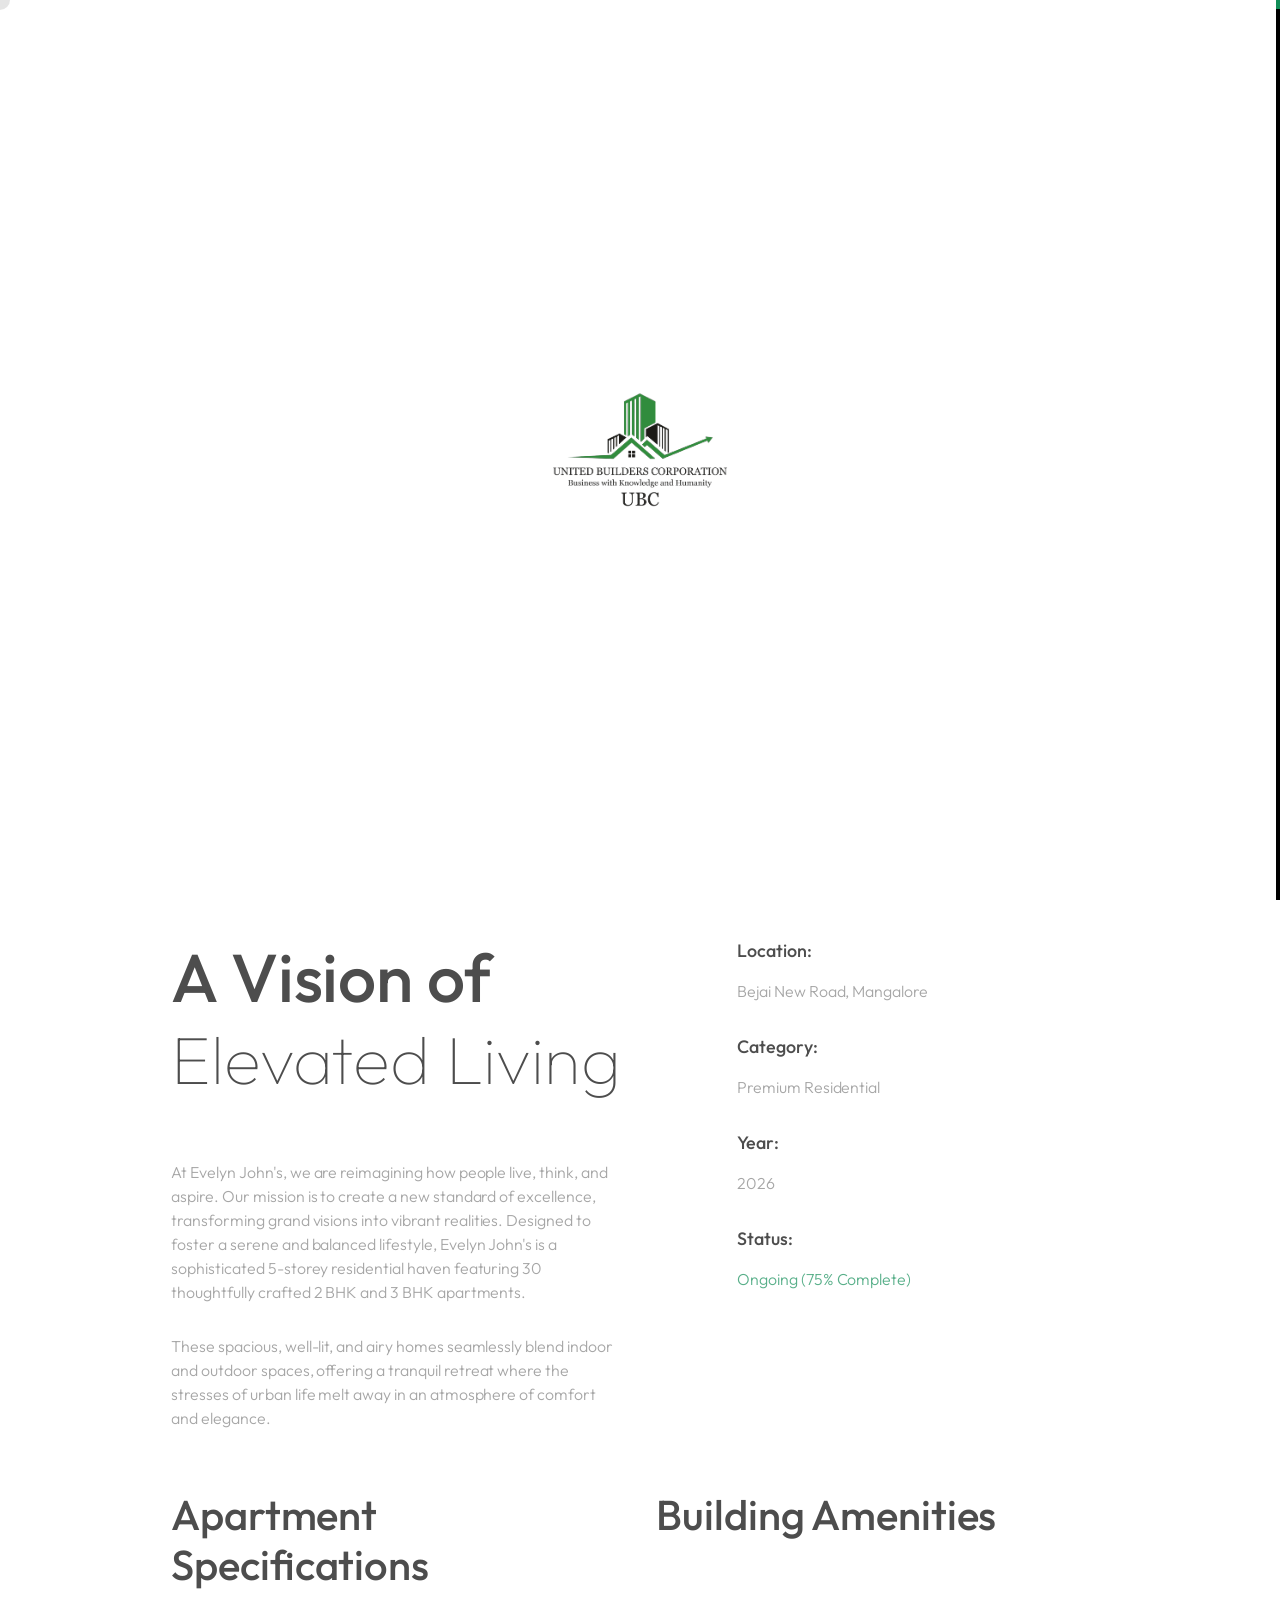
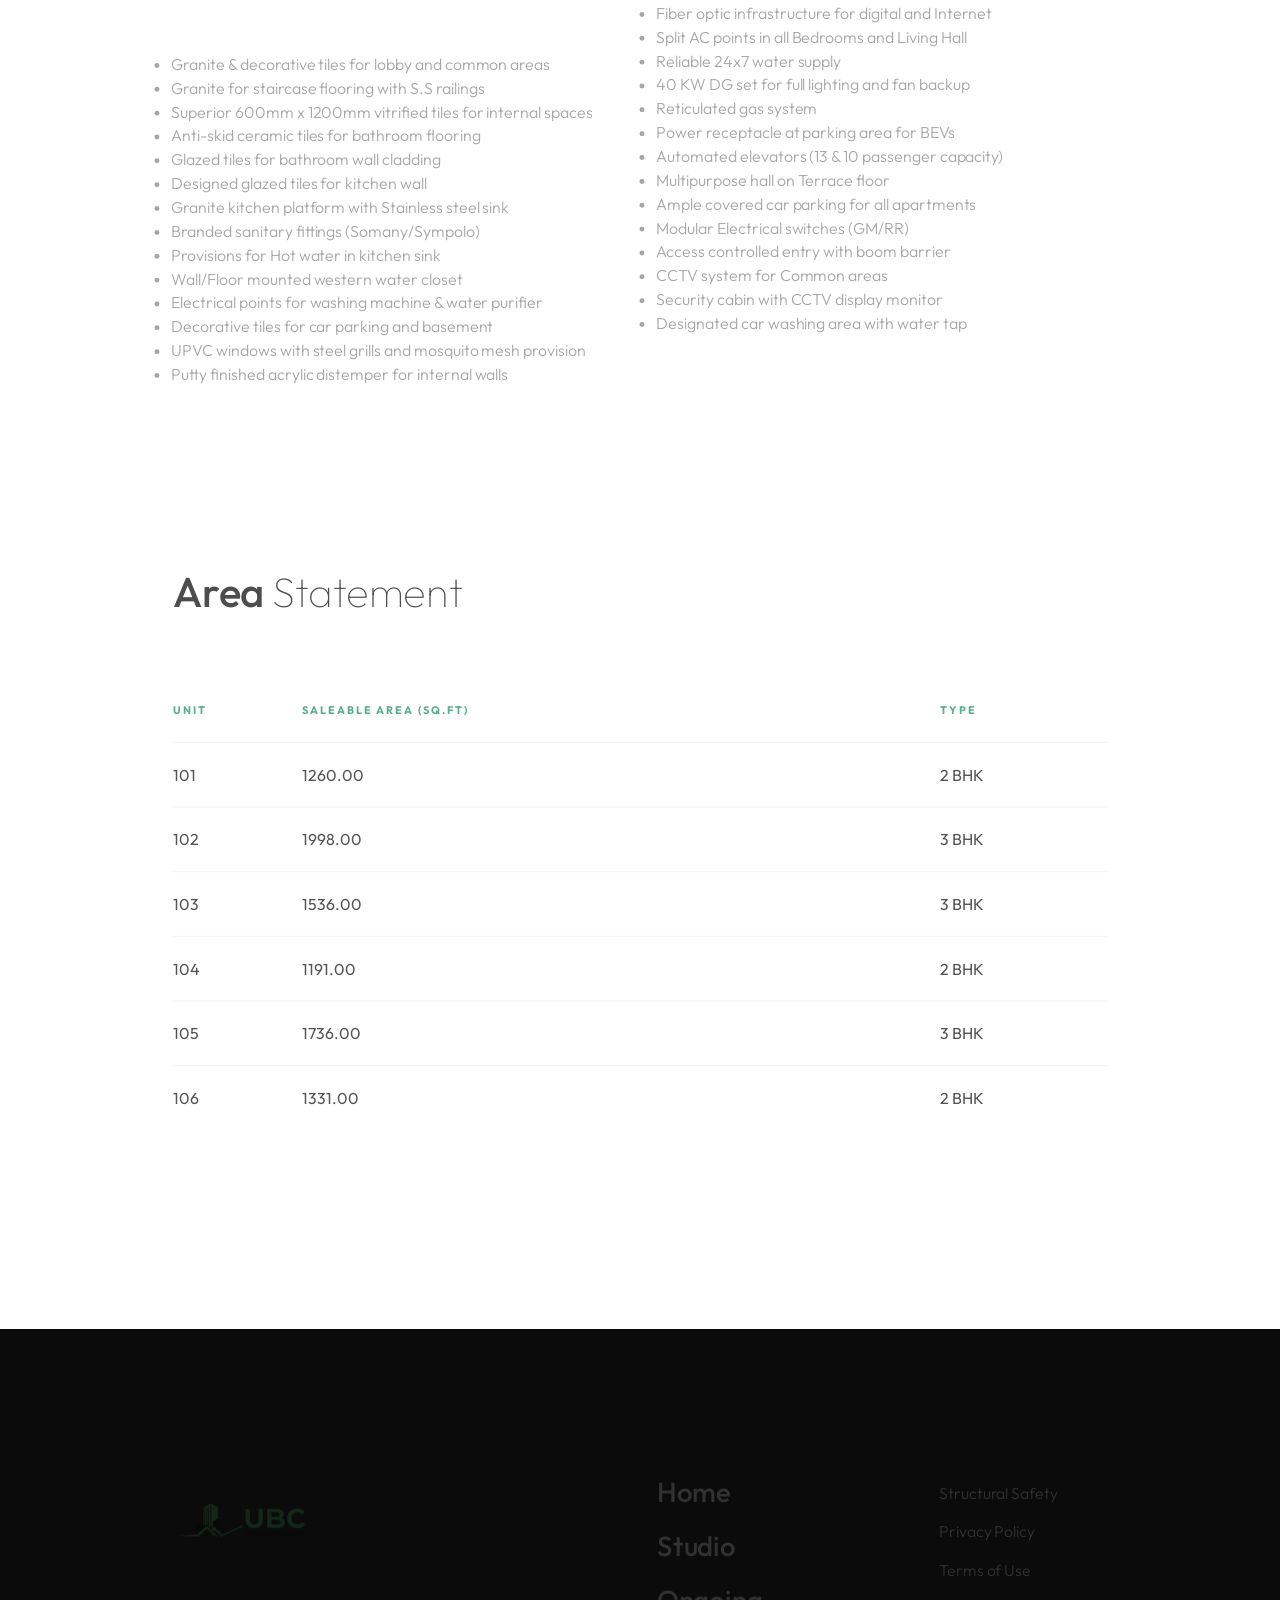
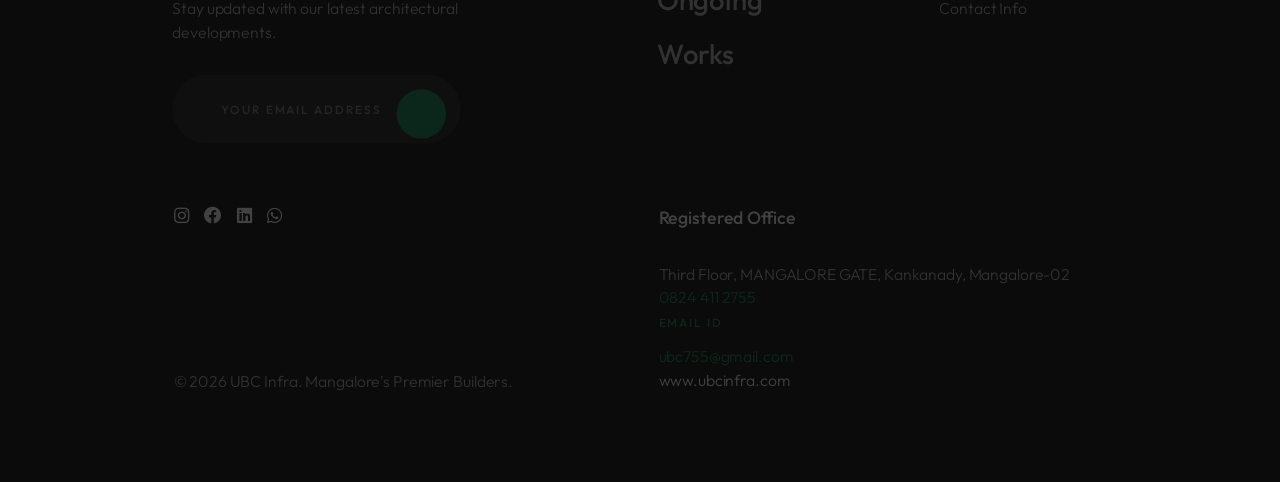
==== commit 7d920888: "Add files via upload" ====
--- a/evelyn-johns.html
+++ b/evelyn-johns.html
@@ -20,7 +20,7 @@
     <!-- custom builder css -->
     <link rel="stylesheet" href="css/custom.css">
     <!-- page name -->
-    <title>Evelyn John's | UBC Builder</title>
+    <title>Evelyn John's | UBC Infra</title>
 
 </head>
 
@@ -107,10 +107,11 @@
                                     <div class="row">
                                         <div class="col-lg-12 mil-mb-60">
 
-                                            <h6 class="mil-muted mil-mb-30">Registered Office</h6>
-
-                                            <p class="mil-light-soft mil-up">3rd floor, Solapur - Mangalore Hwy,
-                                                Kankanady, Mangalore <br><span class="mil-accent">0824 411 2755</span>
+                                            <p class="mil-light-soft mil-up">Third Floor, MANGALORE GATE,
+                                                Kankanady, Mangalore-02 <br>
+                                                <span class="mil-accent">0824 411 2755</span><br>
+                                                <span class="mil-accent">ubc755@gmail.com</span><br>
+                                                <a href="http://www.ubcinfra.com" target="_blank" class="mil-accent">www.ubcinfra.com</a>
                                             </p>
 
                                         </div>
@@ -359,9 +360,13 @@
 
                                             <h6 class="mil-muted mil-up mil-mb-30">Registered Office</h6>
 
-                                            <p class="mil-light-soft mil-up">3rd floor, Solapur - Mangalore Hwy,
-                                                Kankanady, Mangalore, Karnataka 575004 <br><span
-                                                    class="mil-accent">info@ubcbuilder.com</span></p>
+                                            <p class="mil-light-soft mil-up">Third Floor, MANGALORE GATE,
+                                                Kankanady, Mangalore-02 <br>
+                                                <span class="mil-accent">0824 411 2755</span><br>
+                                                <span class="mil-upper mil-accent mil-mt-20 mil-mb-10" style="display: inline-block;">Email ID</span><br>
+                                                <span class="mil-accent">ubc755@gmail.com</span><br>
+                                                <a href="http://www.ubcinfra.com" target="_blank" class="mil-accent">www.ubcinfra.com</a>
+                                            </p>
 
                                         </div>
                                     </div>
@@ -382,7 +387,7 @@
                                                             class="fab fa-whatsapp"></i></a></li>
                                             </ul>
                                         </div>
-                                        <p class="mil-light-soft mil-up">© 2026 UBC Builder. Mangalore's Premier
+                                        <p class="mil-light-soft mil-up">© 2026 UBC Infra. Mangalore's Premier
                                             Builders.</p>
                                     </div>
 
--- a/css/custom.css
+++ b/css/custom.css
@@ -238,8 +238,38 @@
 .ubc-hero-section {
     background: #000 !important;
     position: relative;
-    padding: 200px 0 100px;
-    overflow: hidden;
+    padding: 250px 0 120px;
+    overflow: hidden;
+    width: 100%;
+    max-width: 100vw;
+}
+
+.ubc-hero-section h1 {
+    color: #ffffff !important;
+    font-size: 64px !important; /* Smaller as requested */
+    line-height: 1.1;
+    margin-bottom: 40px !important;
+}
+
+.ubc-hero-section h1 .mil-thin {
+    color: #ffffff !important;
+    opacity: 0.7;
+}
+
+@media screen and (max-width: 768px) {
+    .ubc-hero-section h1 {
+        font-size: 34px !important;
+    }
+}
+
+/* Mobile Header Hide on Scroll */
+.mil-frame-top {
+    transition: all 0.4s cubic-bezier(0, 0, 0.3642, 1) !important;
+}
+
+.mil-header-hidden {
+    transform: translateY(-100%) !important;
+    opacity: 0;
 }
 
 .ubc-hero-section::before {
@@ -249,7 +279,7 @@
     left: 0;
     width: 100%;
     height: 100%;
-    background-image: url('../assets/legacy_hero.png');
+    background-image: url('../assets/lotus_4k.jpeg');
     background-size: cover;
     background-position: center;
     opacity: 0.4;
@@ -257,23 +287,80 @@
     filter: none !important; /* Prevent any accidental inversion */
 }
 
-.mil-banner-content {
-    position: relative;
-    z-index: 1;
-}
-
-.mil-banner-content h1 {
-    font-weight: 900;
-    letter-spacing: -2px;
-    line-height: 1;
-    color: #ffffff !important;
-    text-transform: uppercase;
-}
-
-.mil-banner-content p {
-    color: rgba(255, 255, 255, 0.9) !important;
-    font-size: 18px;
-    max-width: 600px;
+.mil-banner-content .mil-suptitle:before {
+    display: none !important; /* Remove the line on the left to allow clean alignment */
+}
+
+.ubc-hero-buttons {
+    display: flex;
+    align-items: center;
+    gap: 40px;
+}
+
+@media screen and (max-width: 768px) {
+    .ubc-hero-section {
+        padding: 150px 0 80px;
+    }
+    
+    .mil-banner-content h1 {
+        font-size: 42px !important;
+        margin-bottom: 30px !important;
+    }
+    
+    .mil-banner-content p {
+        font-size: 16px !important;
+        margin-bottom: 40px !important;
+    }
+
+    .ubc-hero-buttons {
+        flex-direction: column;
+        align-items: flex-start;
+        gap: 15px;
+        margin-top: 30px;
+    }
+    
+    .ubc-hero-buttons .mil-button {
+        width: 100% !important;
+        max-width: 280px;
+        justify-content: space-between !important;
+        padding: 0 30px !important;
+    }
+
+    .ubc-hero-buttons .mil-link {
+        width: auto !important;
+        height: auto;
+        display: inline-flex;
+        align-items: center;
+        padding: 10px 0 10px 30px; /* Aligned with pill button text */
+        border: none;
+        background: transparent;
+        border-radius: 0;
+        color: #fff !important;
+        font-size: 11px;
+        letter-spacing: 2px;
+        text-transform: uppercase;
+        border-bottom: 1px solid rgba(255,255,255,0.1);
+        transition: all 0.3s ease;
+    }
+
+    .ubc-hero-buttons .mil-link:hover {
+        background: transparent;
+        border-bottom-color: var(--accent);
+    }
+
+    .mil-cover-frame {
+        height: auto !important;
+    }
+
+    .mil-cover-frame img {
+        height: auto !important;
+        object-fit: contain !important;
+    }
+
+    .mil-banner-content .mil-btn-space {
+        margin-right: 0 !important;
+        margin-bottom: 0;
+    }
 }
 
 .mil-banner-content .mil-thin {
@@ -370,9 +457,72 @@
 .ubc-preloader-logo {
     opacity: 0;
     transform: scale(0.8);
-}
-
-/* Brand Marquee */
+    display: flex;
+    justify-content: center;
+    align-items: center;
+}
+
+.ubc-preloader-video {
+    width: 300px; /* Medium size for desktop */
+    height: auto;
+    max-width: 80vw; /* Responsive scaling */
+    mix-blend-mode: multiply; /* Blends light colors into the white background */
+    filter: brightness(1.1) contrast(1.2); /* Forces off-white backgrounds to pure white */
+    outline: none;
+    border: none;
+    display: block;
+}
+
+@media screen and (max-width: 767px) {
+    .ubc-preloader-video {
+        width: 200px; /* Smaller size for mobile */
+    }
+}
+/* Footer Logo Container - Small & Minimal */
+.ubc-footer-logo-container {
+    background: #ffffff;
+    padding: 15px 25px;
+    display: inline-flex;
+    align-items: center;
+    justify-content: center;
+    border-radius: 8px;
+    margin-bottom: 30px;
+    box-shadow: 0 5px 15px rgba(0,0,0,0.05);
+    width: auto;
+    min-width: 150px;
+}
+
+.ubc-footer-logo-container img {
+    display: block;
+    max-width: 100%;
+    height: 50px !important; /* Smaller, more elegant logo */
+}
+
+/* Subscribe Button Icon Fix */
+.ubc-send-btn i {
+    font-size: 14px;
+    color: #fff;
+}
+
+/* Prevent logo overlap site-wide on project banners */
+.mil-banner-sm .mil-banner-content {
+    padding-top: 100px !important;
+}
+
+@media screen and (max-width: 991px) {
+    .mil-banner-sm .mil-banner-content {
+        padding-top: 60px !important;
+    }
+}
+
+/* Email Label & Alignment */
+.ubcinfra-email {
+    display: inline-block;
+    margin-top: 20px;
+    font-weight: 600;
+    color: var(--accent);
+}
+
 .ubc-brand-marquee-section {
     background: #ffffff;
     padding: 60px 0;
@@ -625,39 +775,50 @@
 @media screen and (max-width: 991px) {
     .mil-frame-top {
         padding: 20px !important;
-        background: rgba(0, 0, 0, 0.8);
-        backdrop-filter: blur(10px);
+        background: transparent !important;
+        backdrop-filter: none !important;
+        border-bottom: none !important;
     }
     
     .mil-logo img {
-        height: 30px !important;
+        height: 40px !important;
     }
     
     .ubc-editorial-img-wrapper {
-        height: 40vh;
+        height: auto !important;
+        padding: 0 !important;
+        margin-top: 30px !important; /* Added gap above image on mobile */
+    }
+
+    .ubc-editorial-img {
+        height: auto !important;
+        display: block;
+    }
+
+    .ubc-editorial-img img {
+        height: auto !important;
+        object-fit: contain !important;
     }
     
     .ubc-editorial-content {
-        padding: 40px 20px;
-    }
-    
+        padding: 60px 25px !important;
+        height: auto !important;
+    }
+
     .ubc-project-number {
-        font-size: 60px;
-        top: 20px;
-        right: 20px;
-        opacity: 0.1;
-    }
-    
-    .ubc-modern-progress {
-        margin-bottom: 40px;
-    }
-    
-    .ubc-thumb-nav .row {
-        margin: 0 -5px;
-    }
-    
-    .ubc-thumb-nav .col-4 {
-        padding: 0 5px;
+        font-size: 40px !important;
+        top: 20px !important;
+        right: 20px !important;
+        opacity: 0.2 !important;
+    }
+
+    .ubc-thumb-nav {
+        width: 100% !important;
+        margin-top: 30px !important;
+    }
+
+    .ubc-editorial-header h2 {
+        font-size: 32px !important;
     }
     
     .ubc-editorial-controls {
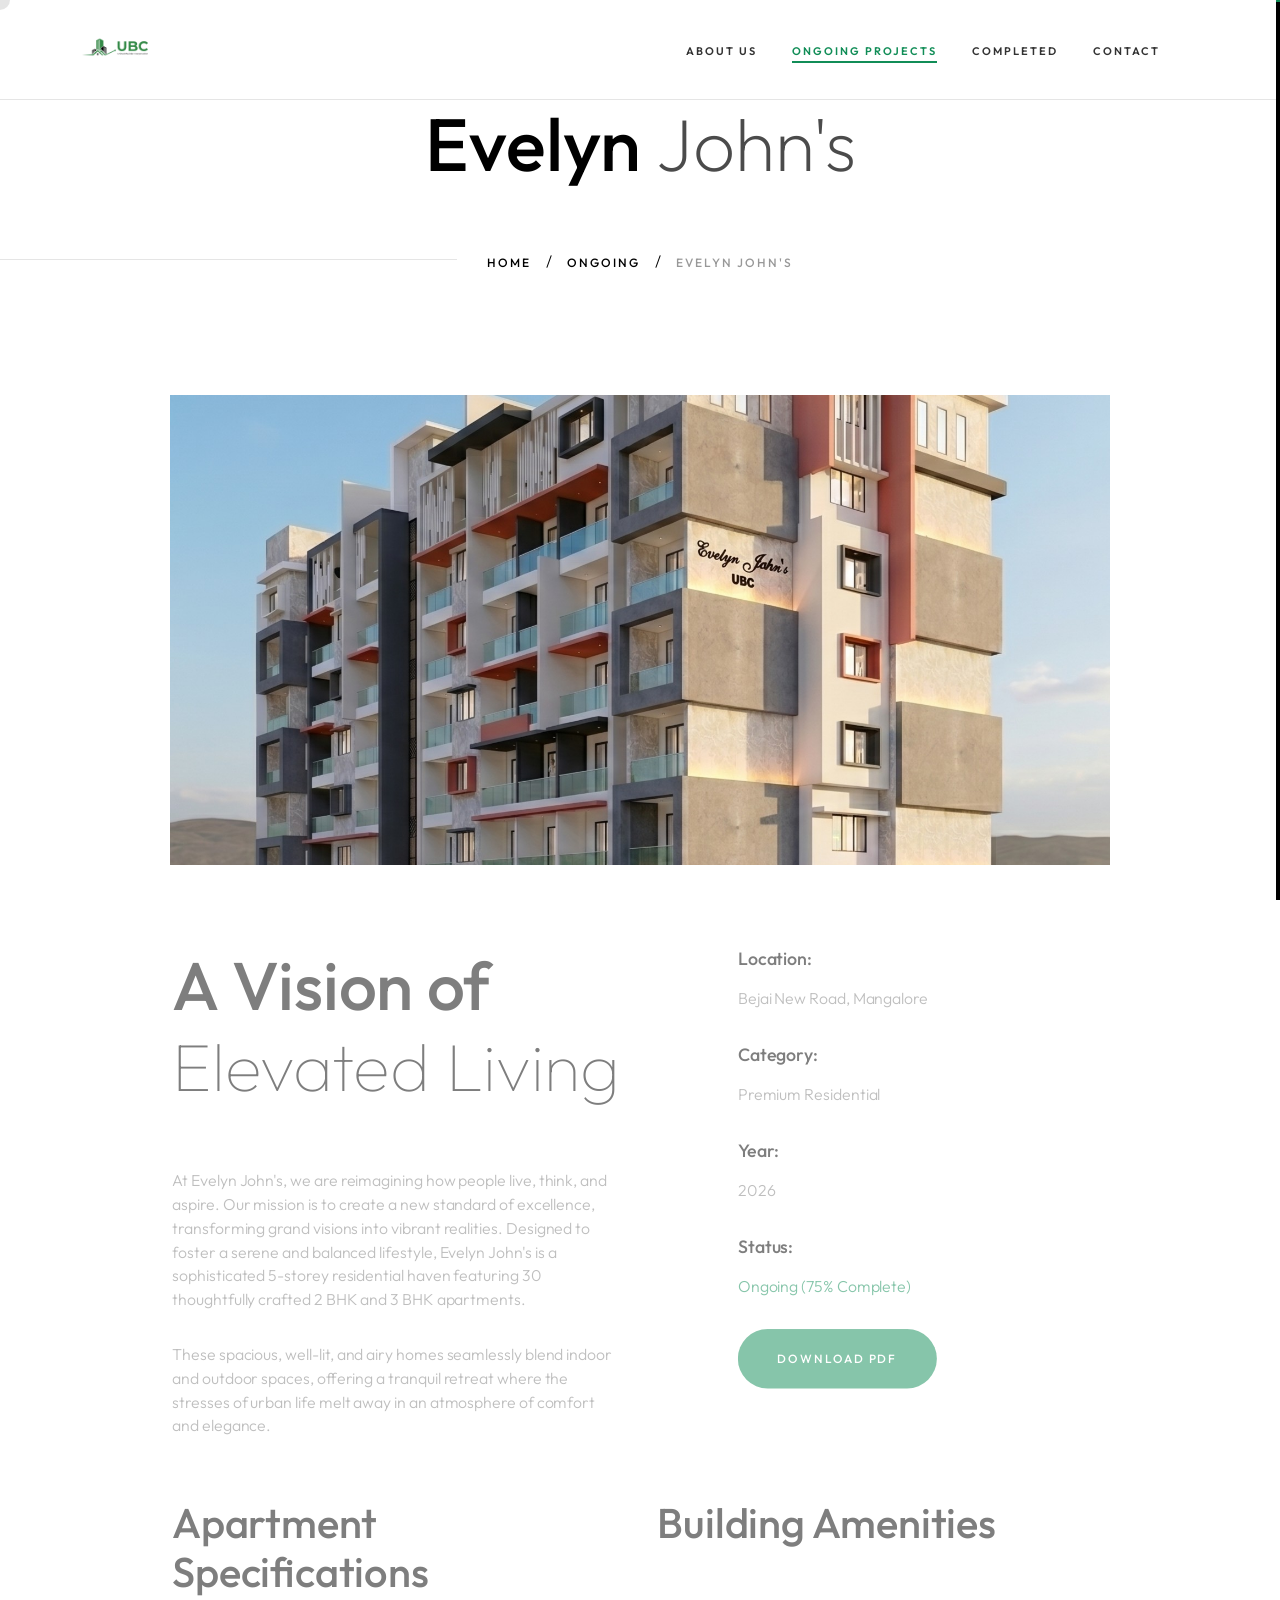
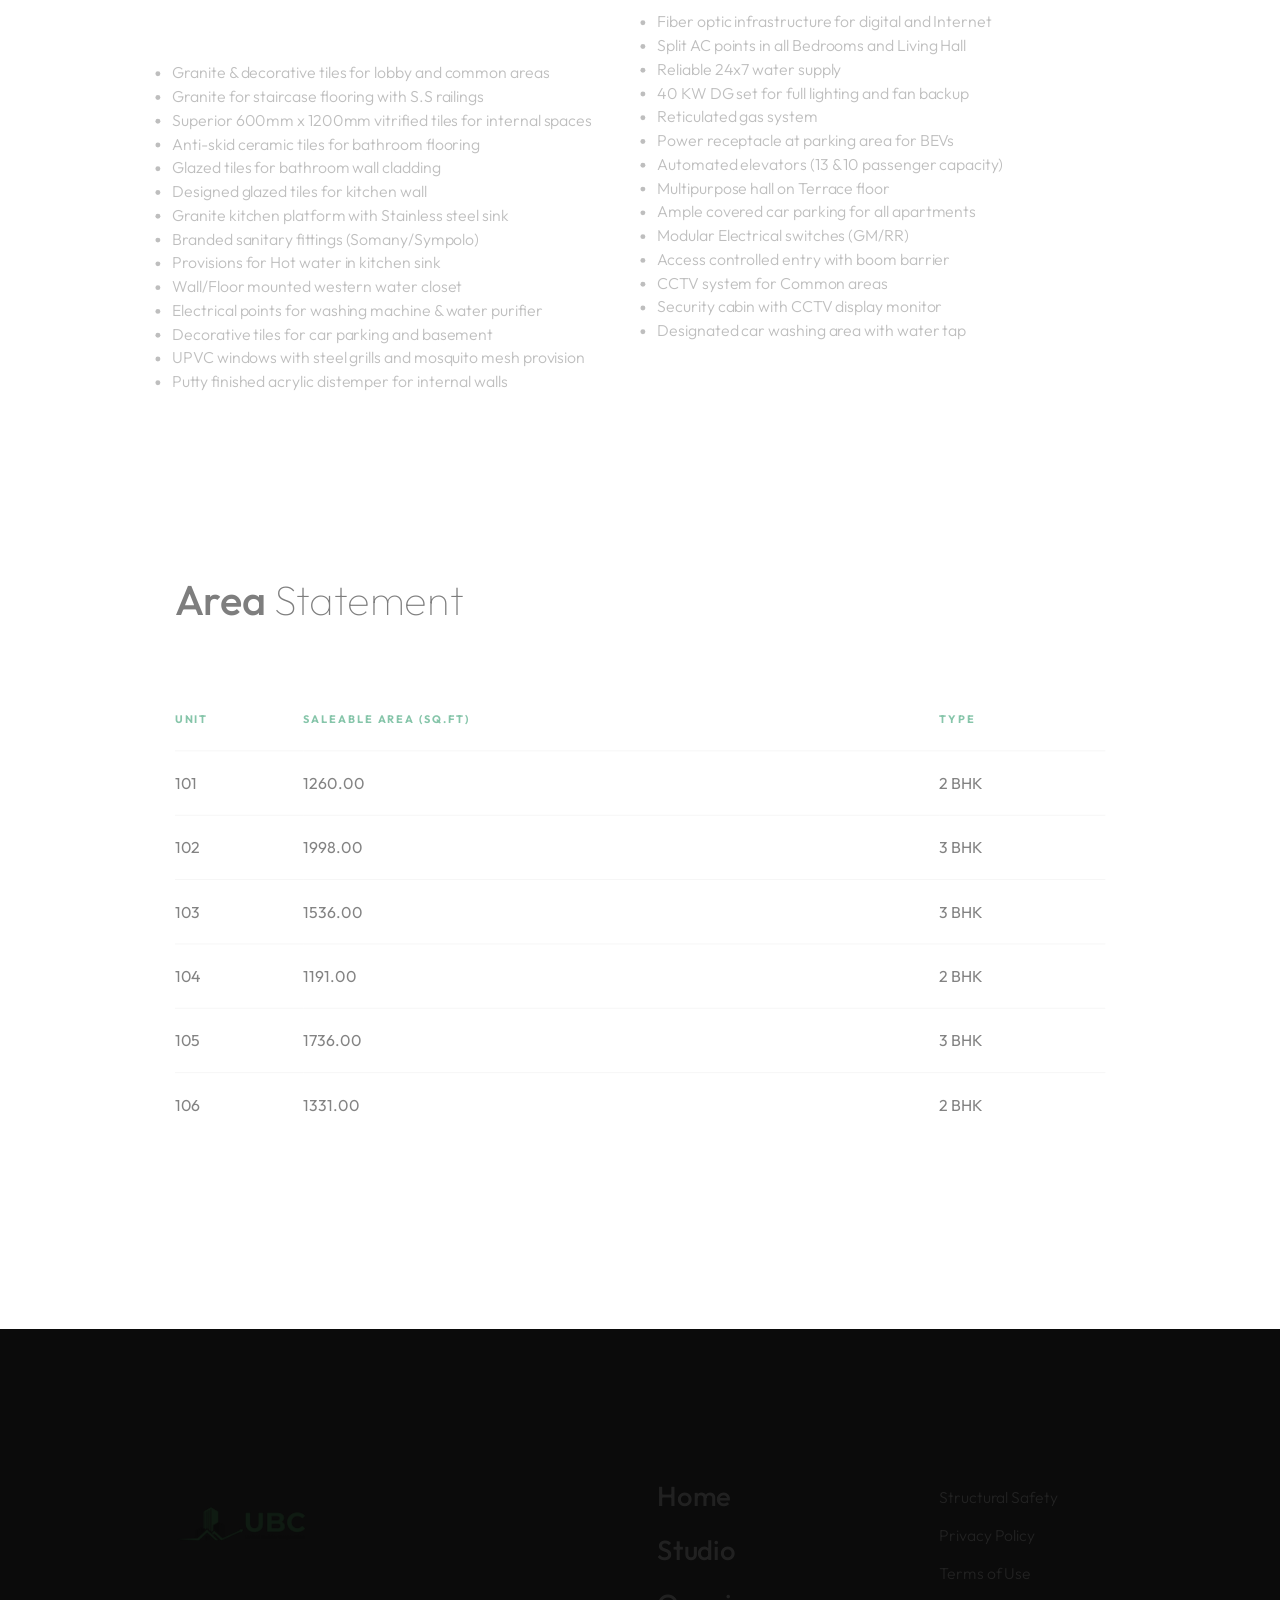
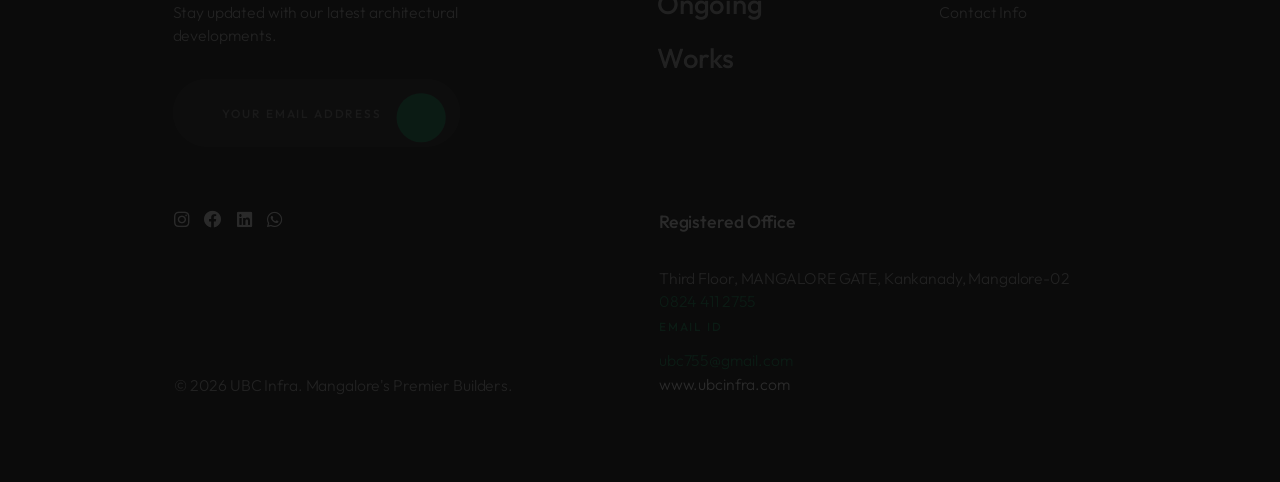
==== commit b5f8fcfe: "Add files via upload" ====
--- a/evelyn-johns.html
+++ b/evelyn-johns.html
@@ -42,15 +42,7 @@
         </div>
         <!-- cursor end -->
 
-        <!-- preloader -->
-        <div class="mil-preloader">
-            <div class="mil-preloader-animation">
-                <div class="ubc-preloader-logo">
-                    <img src="assets/ubc_logo.svg" alt="UBC Logo" style="width: 200px; height: auto;">
-                </div>
-            </div>
-        </div>
-        <!-- preloader end -->
+
 
         <!-- scrollbar progress -->
         <div class="mil-progress-track">
@@ -82,7 +74,7 @@
                                         <a href="index.html#about">The Studio</a>
                                     </li>
                                     <li class="mil-has-children">
-                                        <a href="index.html#ongoing">Ongoing Works</a>
+                                        <a href="ongoing.html">Ongoing Works</a>
                                     </li>
                                     <li class="mil-has-children">
                                         <a href="index.html#portfolio">Completed Portfolio</a>
@@ -134,6 +126,14 @@
         <div class="mil-frame">
             <div class="mil-frame-top">
                 <a href="index.html" class="mil-logo"><img src="assets/logo.png" alt="UBC Logo" style="height: 40px; width: auto;"></a>
+                <nav class="ubc-desktop-nav">
+                    <ul>
+                        <li><a href="index.html#about">About Us</a></li>
+                        <li><a href="ongoing.html" class="active">Ongoing Projects</a></li>
+                        <li><a href="index.html#portfolio">Completed</a></li>
+                        <li><a href="index.html#contact">Contact</a></li>
+                    </ul>
+                </nav>
                 <div class="mil-menu-btn">
                     <span></span>
                 </div>
@@ -161,7 +161,7 @@
                             <h1 class="mil-up mil-mb-60">Evelyn <span class="mil-thin">John's</span></h1>
                             <ul class="mil-breadcrumbs mil-up">
                                 <li><a href="index.html">Home</a></li>
-                                <li><a href="index.html#ongoing">Ongoing</a></li>
+                                <li><a href="ongoing.html">Ongoing</a></li>
                                 <li><a href="#">Evelyn John's</a></li>
                             </ul>
                         </div>
@@ -204,6 +204,11 @@
                                     <div class="mil-up mil-mb-30">
                                         <h6 class="mil-mb-15">Status:</h6>
                                         <p class="mil-accent">Ongoing (75% Complete)</p>
+                                    </div>
+                                    <div class="mil-up">
+                                        <a href="https://wa.me/9108244112755?text=I%20would%20like%20to%20request%20the%20brochure%20for%20Evelyn%20Johns" target="_blank" class="mil-button mil-arrow-place">
+                                            <span>Download PDF</span>
+                                        </a>
                                     </div>
                                 </div>
                             </div>
@@ -328,7 +333,7 @@
                                                         <a href="index.html#about">Studio</a>
                                                     </li>
                                                     <li class="mil-up">
-                                                        <a href="index.html#ongoing">Ongoing</a>
+                                                        <a href="ongoing.html">Ongoing</a>
                                                     </li>
                                                     <li class="mil-up">
                                                         <a href="index.html#portfolio">Works</a>
--- a/css/custom.css
+++ b/css/custom.css
@@ -370,41 +370,45 @@
 
 /* Stats Section */
 .ubc-stats-grid {
-    display: grid;
-    grid-template-columns: repeat(auto-fit, minmax(200px, 1fr));
-    gap: 30px;
-    margin-top: 60px;
+    display: flex;
+    gap: 60px;
+    margin-top: 40px;
+    flex-wrap: wrap;
 }
 
 .ubc-stat-item {
-    padding: 40px;
-    background: rgba(255, 255, 255, 0.03);
-    border: 1px solid rgba(255, 255, 255, 0.05);
-    border-bottom: 3px solid var(--accent);
+    padding: 0;
+    background: transparent;
+    border: none;
+    border-left: 3px solid var(--accent);
+    padding-left: 20px;
     transition: all 0.3s ease;
 }
 
 .ubc-stat-item:hover {
-    background: rgba(255, 255, 255, 0.07);
-    transform: translateY(-5px);
+    background: transparent;
+    transform: translateX(5px);
 }
 
 .ubc-stat-number {
-    font-size: 64px;
+    font-size: 42px;
     font-weight: 800;
-    color: #118D57 !important; /* Force Premium Green Color */
-    margin-bottom: 10px;
+    color: var(--accent) !important;
+    margin-bottom: 8px;
     display: block;
     line-height: 1;
 }
 
 .ubc-stat-label {
-    font-size: 11px;
+    font-size: 10px;
     text-transform: uppercase;
-    letter-spacing: 2px;
-    color: #000000 !important; /* Force Black for Light BG */
-    font-weight: 600;
-}
+    letter-spacing: 1.5px;
+    color: #000000 !important;
+    font-weight: 700;
+    line-height: 1.4;
+    max-width: 150px;
+}
+
 
 /* Portfolio Section */
 .mil-cover-frame {
@@ -845,6 +849,104 @@
     }
     
     .ubc-stat-number {
-        font-size: 40px;
-    }
-}
+        font-size: 32px;
+    }
+}
+/* Desktop Navbar */
+.ubc-desktop-nav {
+    display: none;
+    pointer-events: all;
+}
+
+@media screen and (min-width: 1201px) {
+    .ubc-desktop-nav {
+        display: block;
+        margin-left: auto;
+        margin-right: 40px;
+    }
+
+    .ubc-desktop-nav ul {
+        display: flex;
+        gap: 35px;
+        list-style: none;
+        margin: 0;
+        padding: 0;
+    }
+
+    .ubc-desktop-nav ul li a {
+        font-size: 11px;
+        font-weight: 600;
+        text-transform: uppercase;
+        letter-spacing: 2px;
+        color: #000000;
+        transition: all 0.3s ease;
+        position: relative;
+        opacity: 0.8;
+    }
+
+    .ubc-desktop-nav ul li a:hover,
+    .ubc-desktop-nav ul li a.active {
+        color: var(--accent) !important;
+        opacity: 1;
+    }
+    
+    .ubc-desktop-nav ul li a:after {
+        content: '';
+        position: absolute;
+        bottom: -5px;
+        left: 0;
+        width: 0;
+        height: 2px;
+        background: var(--accent);
+        transition: width 0.3s ease;
+    }
+    
+    .ubc-desktop-nav ul li a:hover:after,
+    .ubc-desktop-nav ul li a.active:after {
+        width: 100%;
+    }
+
+    /* Hide hamburger menu on desktop */
+    .mil-frame .mil-menu-btn {
+        display: none !important;
+    }
+    
+    /* White Navbar background */
+    .mil-frame-top {
+        background: rgba(255, 255, 255, 1) !important;
+        backdrop-filter: blur(10px);
+        height: 100px !important;
+        display: flex;
+        align-items: center;
+        padding: 0 80px !important;
+        border-bottom: 1px solid rgba(0,0,0,0.1);
+        justify-content: flex-start !important;
+        width: 100% !important;
+        position: fixed !important;
+        top: 0 !important;
+        left: 0 !important;
+        z-index: 9999 !important;
+    }
+    
+    /* Remove default frame padding for desktop */
+    .mil-frame {
+        padding: 0 !important;
+    }
+
+    .mil-frame-bottom {
+        padding: 0 80px 40px !important;
+    }
+}
+
+/* Outline Button */
+.mil-button.mil-button-outline {
+    background: transparent;
+    border: 1px solid rgba(255, 255, 255, 0.5);
+    color: #fff;
+}
+
+.mil-button.mil-button-outline:hover {
+    background: #fff;
+    color: #000;
+}
+
